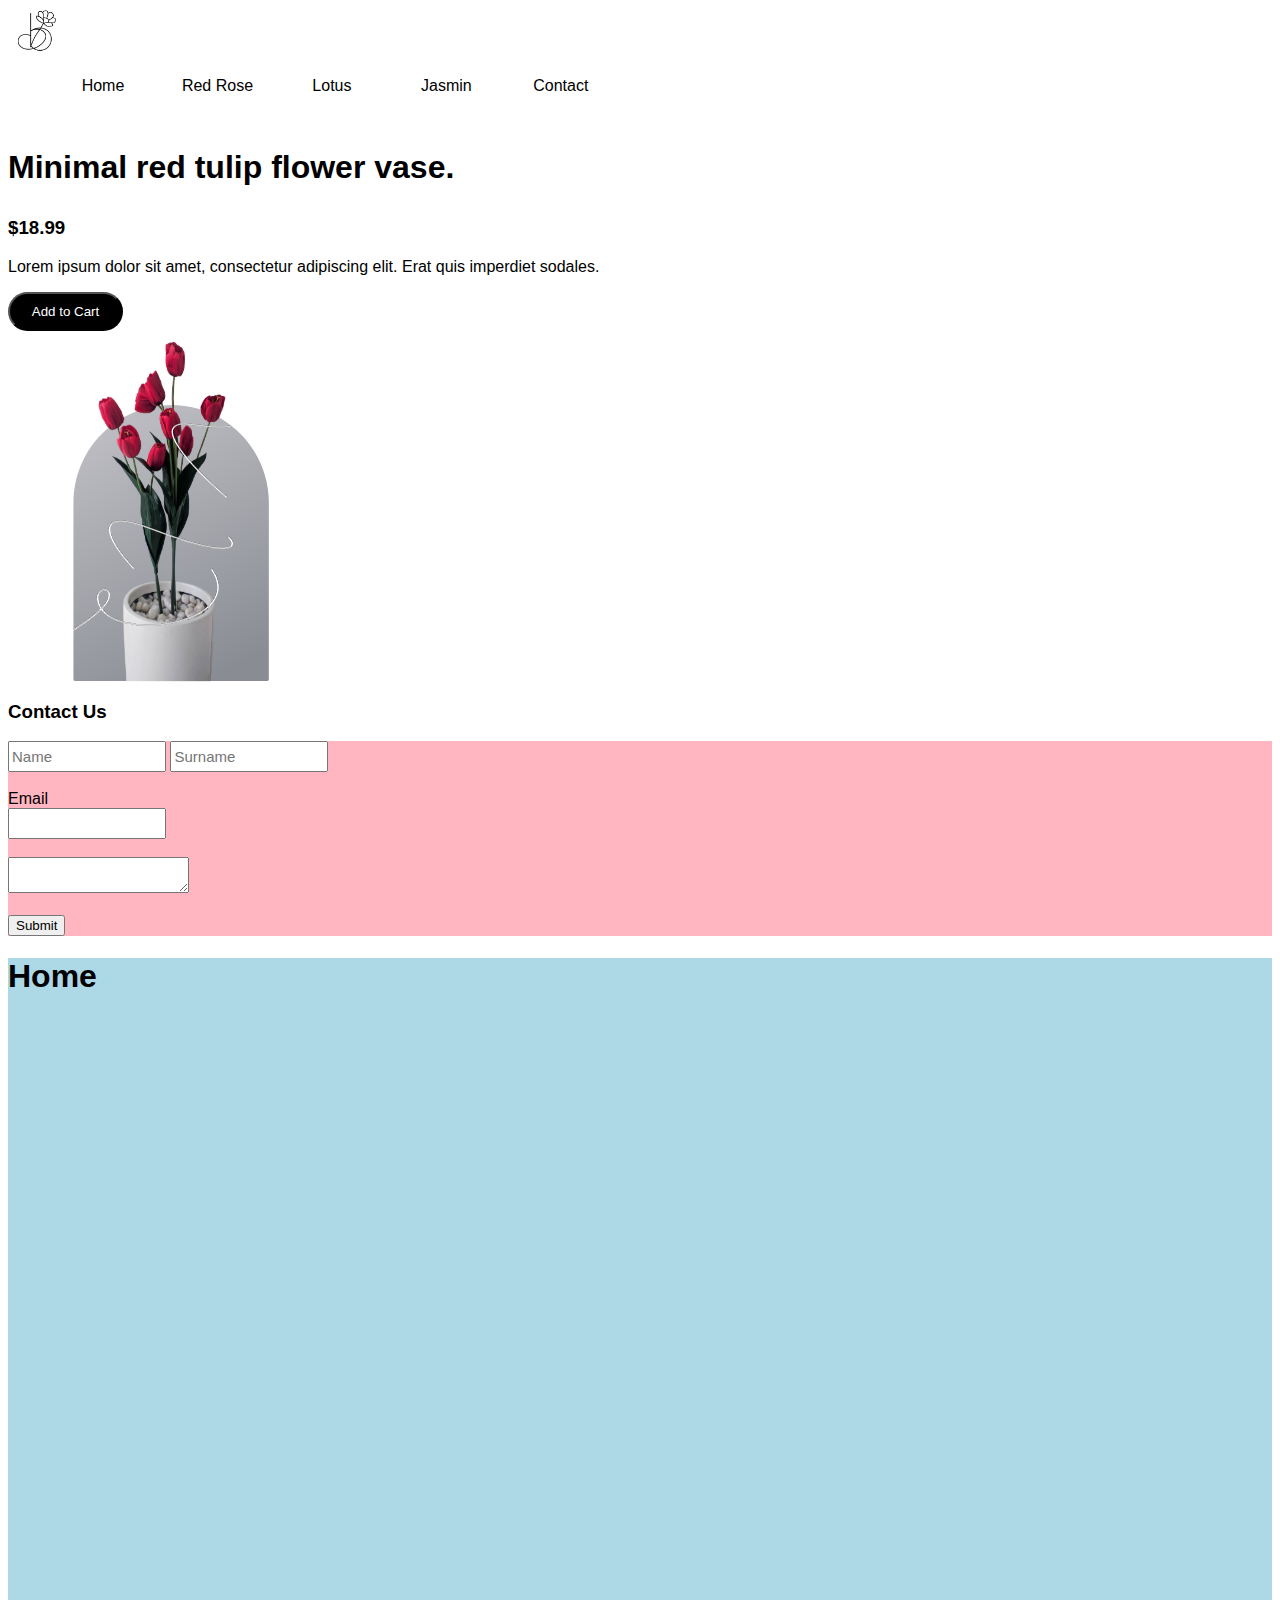
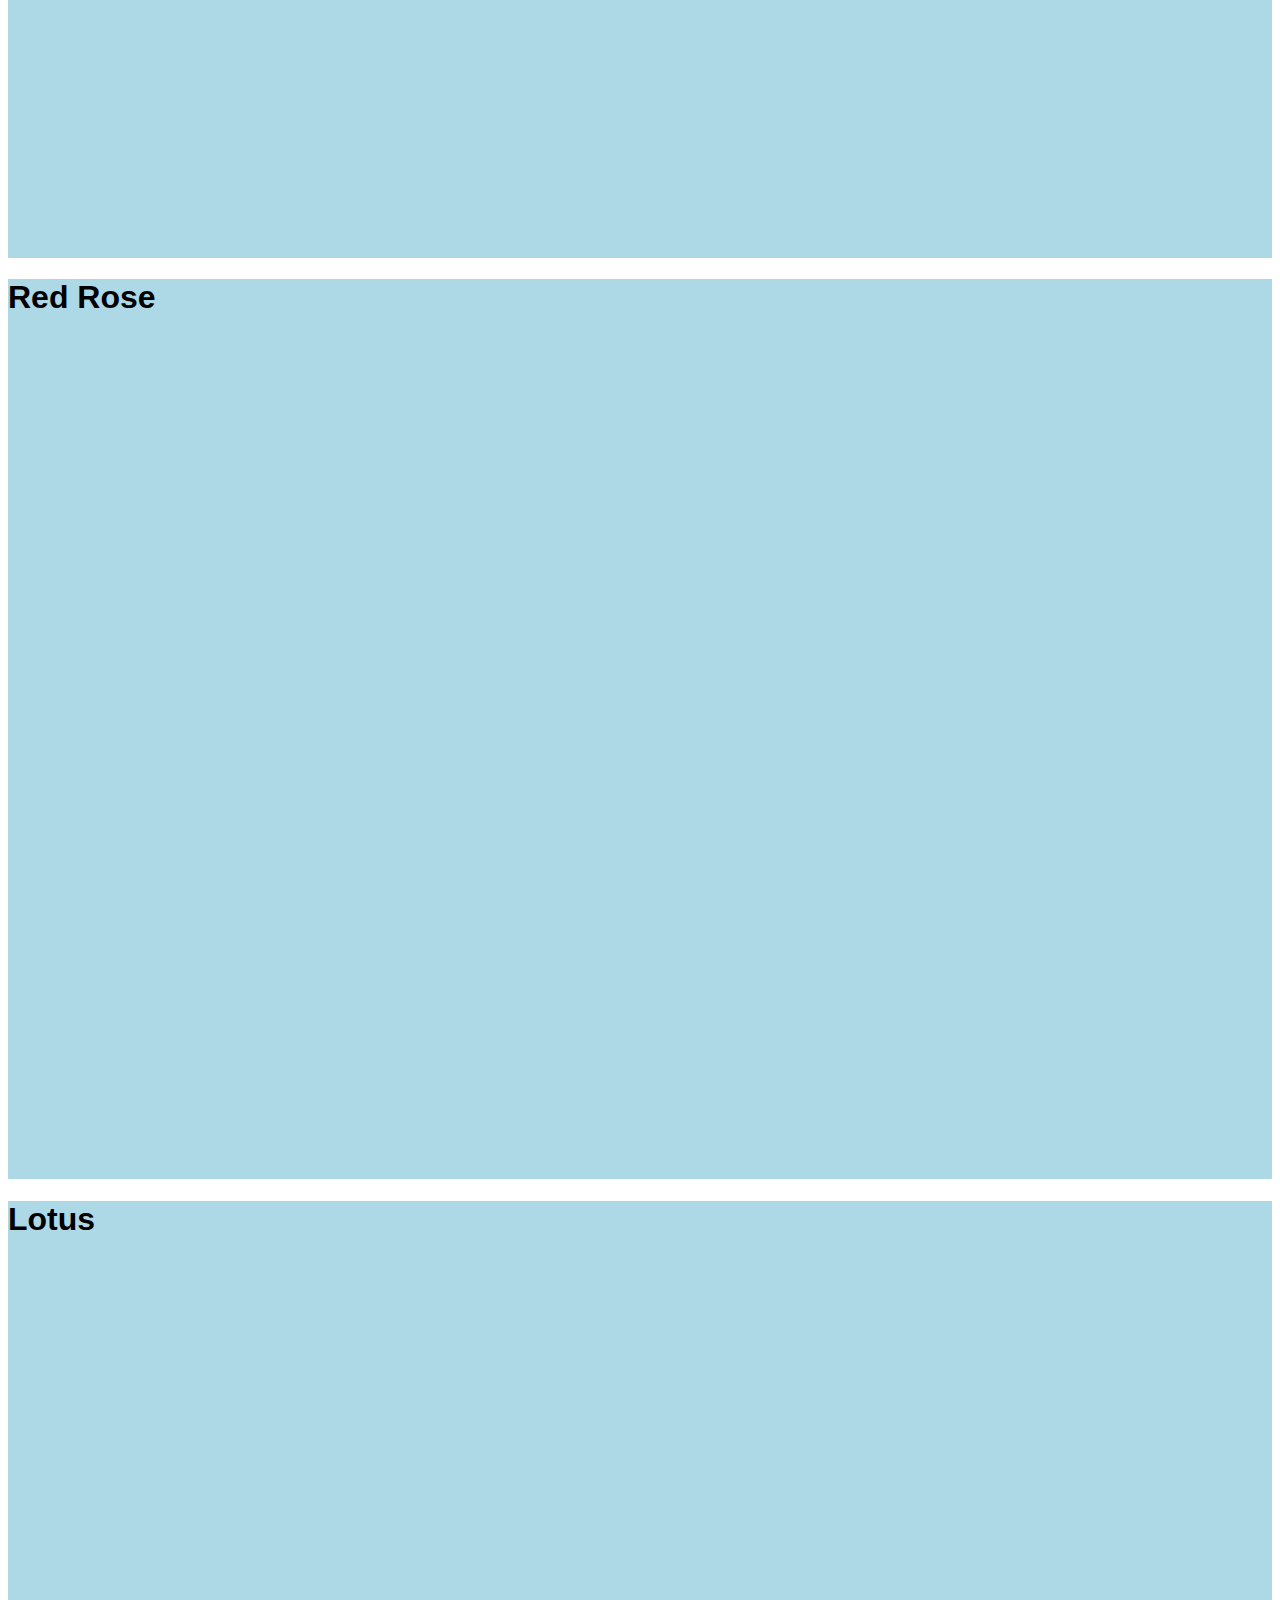
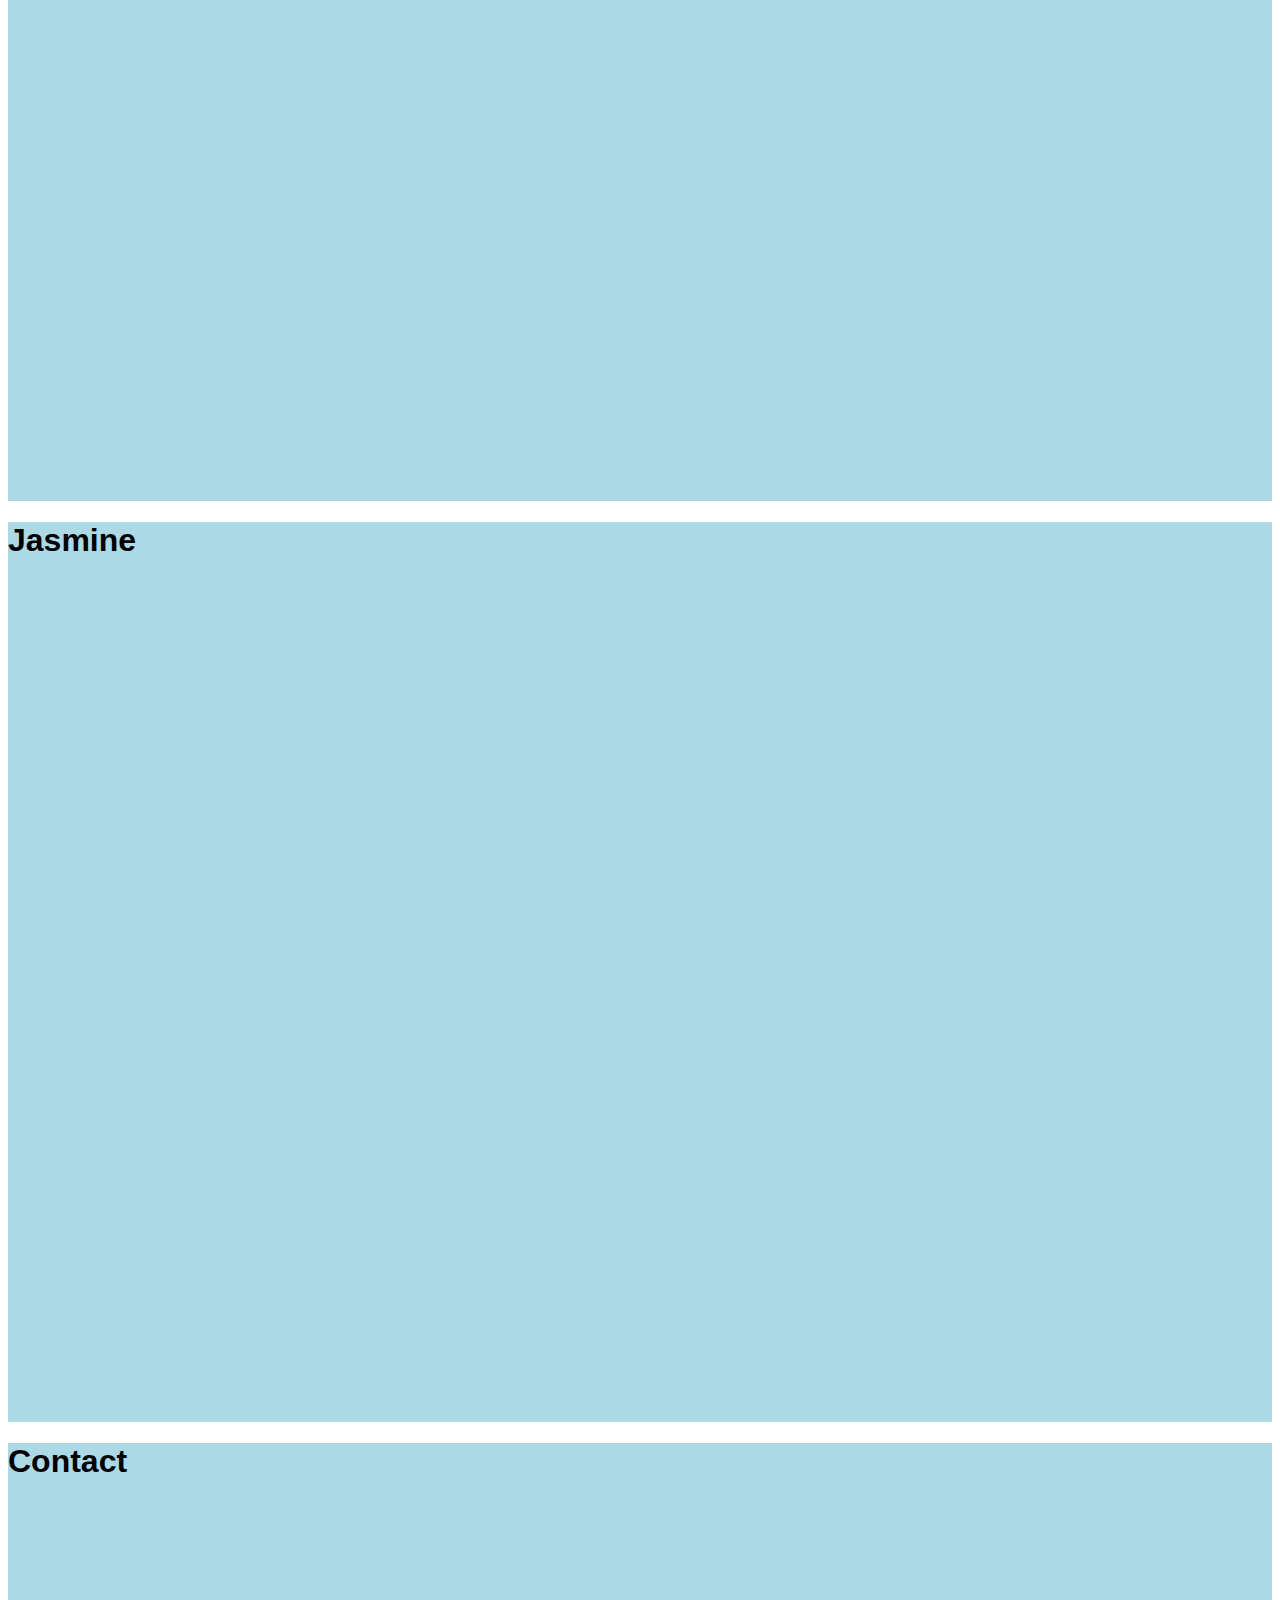
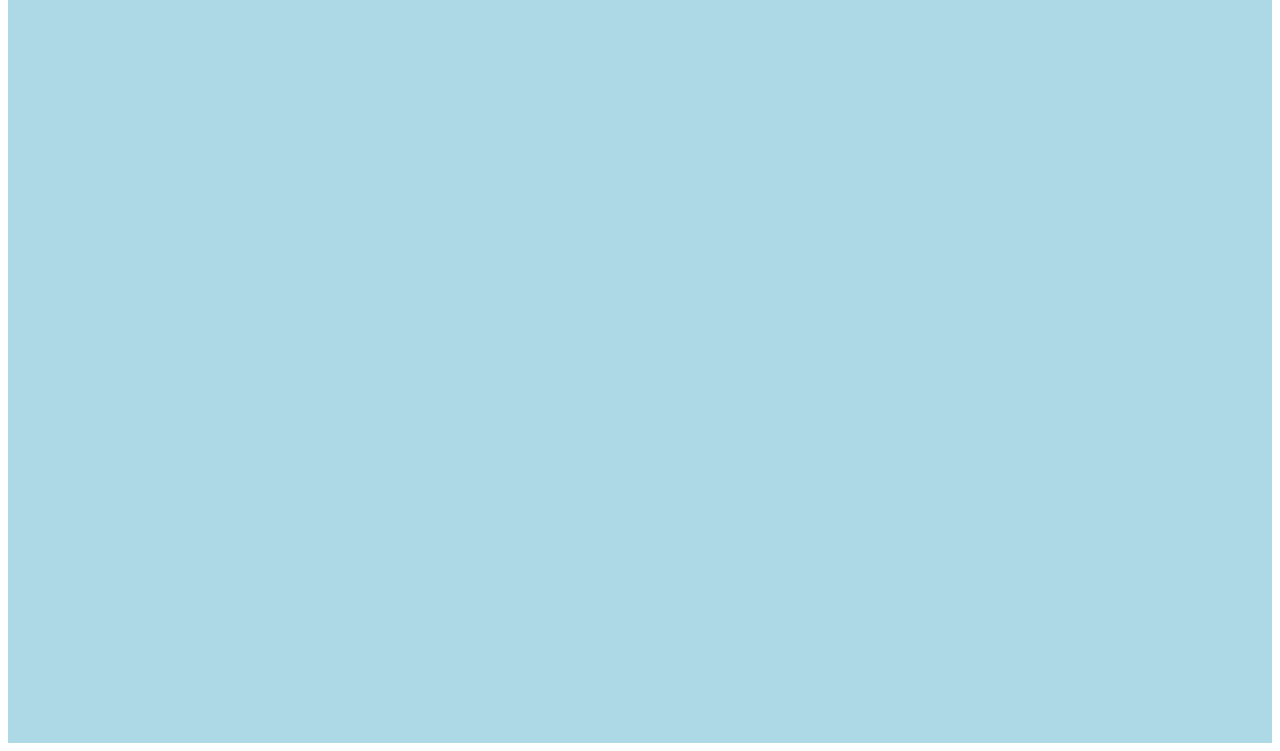
==== index.html @ 5ccb85a6 "cmt" ====
<!DOCTYPE html>
<html lang="en">
<head>
  <meta charset="UTF-8">
  <meta name="viewport" content="width=device-width, initial-scale=1.0">
  <link rel="stylesheet" href="assets/css/index.css">


  <title>Document</title>

  <style>
    section {
      width: 100%;
      height: 100vh;
      background-color: lightblue;
    }

    html {
  scroll-behavior: smooth;
}

.main-menu a {
  text-decoration: none;
  color: black;
}
  </style>

</head>
<body>


  <img src="assets/img/bc-logo.png" alt="Bloom Crafts"
  class="bc-logo">
  


  <!--Header-->
  <header>
    <nav><ul class="main-menu">
      <li><a href="#home">Home</a></li>
      <li><a href="#red-rose">Red Rose</a></li>
      <li><a href="#lotus">Lotus</a></li>
      <li><a href="#jasmine">Jasmin</a></li>
      <li><a href="#contact">Contact</a></li>
    </ul>
  </nav>
  </header>
  <!--End Header-->

  <main>

    
  <h1 class="titulli-kryesore">
    Minimal red tulip flower vase.
  </h1>

  <h3>$18.99</h3>

  <p>
    Lorem ipsum dolor sit amet, consectetur adipiscing elit. Erat quis imperdiet sodales.
  </p>

  <button class="add-to-cart-btn">
    Add to Cart
  </button>


  <img src="assets/img/main-photo.svg" alt="Roses" class="main-img">

  </main>




  <h3>Contact Us</h3>
  <form action="thanks.html" class="contact-form">
    <input type="text" placeholder="Name" class="name-input">
    <input type="text" placeholder="Surname" class="surname-input">

    <br><br>
    <label for="email">Email</label>
    <input type="email" class="email-input">
    <br>

   <textarea name="message"></textarea>
<br><br>
   <input type="submit" >

  </form>


  <section id="home">
    <h1>Home</h1>
  </section>



  <section id="red-rose">
    <h1>Red Rose</h1>
  </section>


  
  <section id="lotus">
    <h1>Lotus</h1>
  </section>

  <section id="jasmine">
    <h1>Jasmine</h1>
  </section>


  <section id="contact">
    <h1>Contact</h1>
  </section>


  
</body>
</html>
---- assets/css/index.css ----
body {
  font-family: Arial, Helvetica, sans-serif;
}
    .bc-logo {
      width: 60px;
      vertical-align: top;
    }

    .titulli-kryesore {
      padding-top: 10px;
      padding-bottom: 10px;
    }

    .main-menu {
      display: inline-block;
    }

    .main-menu li {
      display: inline-block;
      margin-left: 10px;
      margin-right: 10px;
      cursor: pointer;
      height: 30px;
      width: 90px;
      text-align: center;
      align-content: center;

      border-bottom: 0px solid transparent ;
      

      transition: 1s;
    }


    .main-menu li:hover {
      border-bottom: 1px solid black;
    }




    .add-to-cart-btn {
      background-color: black;
      color: white;
      height: 39px;
      width: 115px;
      border-radius: 20px;
      cursor: pointer;
    }


    .main-img {
      width: 300px;
      display: block;
    }

    .email-input {
      display: block;
    }

    .contact-form {
      background-color: lightpink;
    }

    .name-input, .surname-input, .email-input {
      width: 150px;
      height: 25px;
      font-size: 15px;
    }
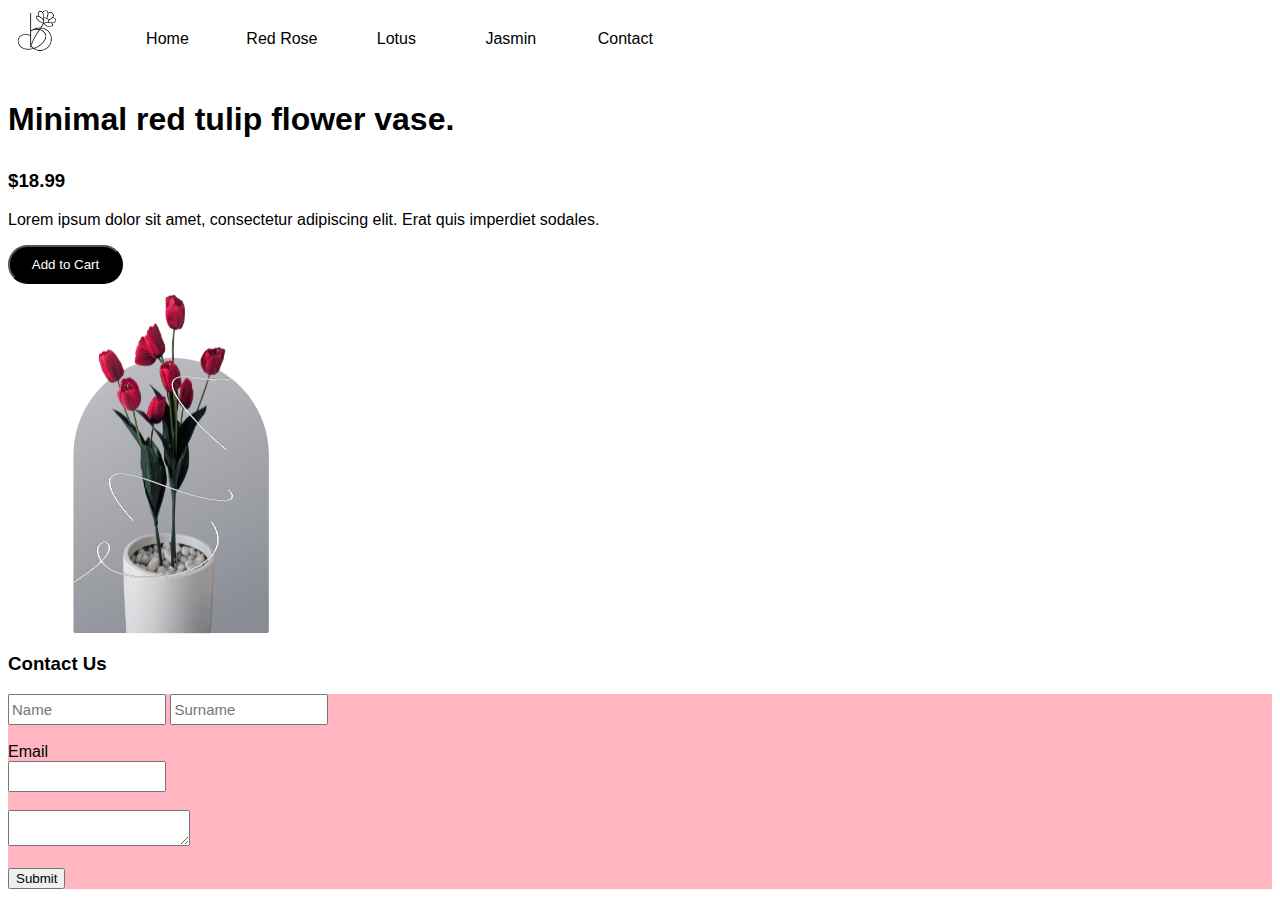
==== commit 190840df: "reverse" ====
--- a/index.html
+++ b/index.html
@@ -3,51 +3,95 @@
 <head>
   <meta charset="UTF-8">
   <meta name="viewport" content="width=device-width, initial-scale=1.0">
-  <link rel="stylesheet" href="assets/css/index.css">
-
 
   <title>Document</title>
 
   <style>
-    section {
-      width: 100%;
-      height: 100vh;
-      background-color: lightblue;
+    body {
+      font-family: Arial, Helvetica, sans-serif;
+    }
+    .bc-logo {
+      width: 60px;
+      vertical-align: top;
     }
 
-    html {
-  scroll-behavior: smooth;
-}
+    .titulli-kryesore {
+      padding-top: 10px;
+      padding-bottom: 10px;
+    }
 
-.main-menu a {
-  text-decoration: none;
-  color: black;
-}
+    .main-menu {
+      display: inline-block;
+    }
+
+    .main-menu li {
+      display: inline-block;
+      margin-left: 10px;
+      margin-right: 10px;
+      cursor: pointer;
+      height: 30px;
+      width: 90px;
+      text-align: center;
+      align-content: center;
+
+      border-bottom: 0px solid transparent ;
+      
+
+      transition: 1s;
+    }
+
+
+    .main-menu li:hover {
+      border-bottom: 1px solid black;
+    }
+
+
+    .add-to-cart-btn {
+      background-color: black;
+      color: white;
+      height: 39px;
+      width: 115px;
+      border-radius: 20px;
+      cursor: pointer;
+    }
+
+
+    .main-img {
+      width: 300px;
+      display: block;
+    }
+
+    .email-input {
+      display: block;
+    }
+
+    .contact-form {
+      background-color: lightpink;
+    }
+
+    .name-input, .surname-input, .email-input {
+      width: 150px;
+      height: 25px;
+      font-size: 15px;
+    }
   </style>
+
 
 </head>
 <body>
 
 
-  <img src="assets/img/bc-logo.png" alt="Bloom Crafts"
+  <img src="bc-logo.png" alt="Bloom Crafts"
   class="bc-logo">
-  
 
+    <ul class="main-menu">
+      <li>Home</li>
+      <li>Red Rose</li>
+      <li>Lotus</li>
+      <li>Jasmin</li>
+      <li>Contact</li>
+    </ul>
 
-  <!--Header-->
-  <header>
-    <nav><ul class="main-menu">
-      <li><a href="#home">Home</a></li>
-      <li><a href="#red-rose">Red Rose</a></li>
-      <li><a href="#lotus">Lotus</a></li>
-      <li><a href="#jasmine">Jasmin</a></li>
-      <li><a href="#contact">Contact</a></li>
-    </ul>
-  </nav>
-  </header>
-  <!--End Header-->
-
-  <main>
 
     
   <h1 class="titulli-kryesore">
@@ -65,9 +109,9 @@
   </button>
 
 
-  <img src="assets/img/main-photo.svg" alt="Roses" class="main-img">
+  <img src="main-photo.svg" alt="Roses" class="main-img">
 
-  </main>
+
 
 
 
@@ -88,33 +132,6 @@
 
   </form>
 
-
-  <section id="home">
-    <h1>Home</h1>
-  </section>
-
-
-
-  <section id="red-rose">
-    <h1>Red Rose</h1>
-  </section>
-
-
-  
-  <section id="lotus">
-    <h1>Lotus</h1>
-  </section>
-
-  <section id="jasmine">
-    <h1>Jasmine</h1>
-  </section>
-
-
-  <section id="contact">
-    <h1>Contact</h1>
-  </section>
-
-
   
 </body>
 </html>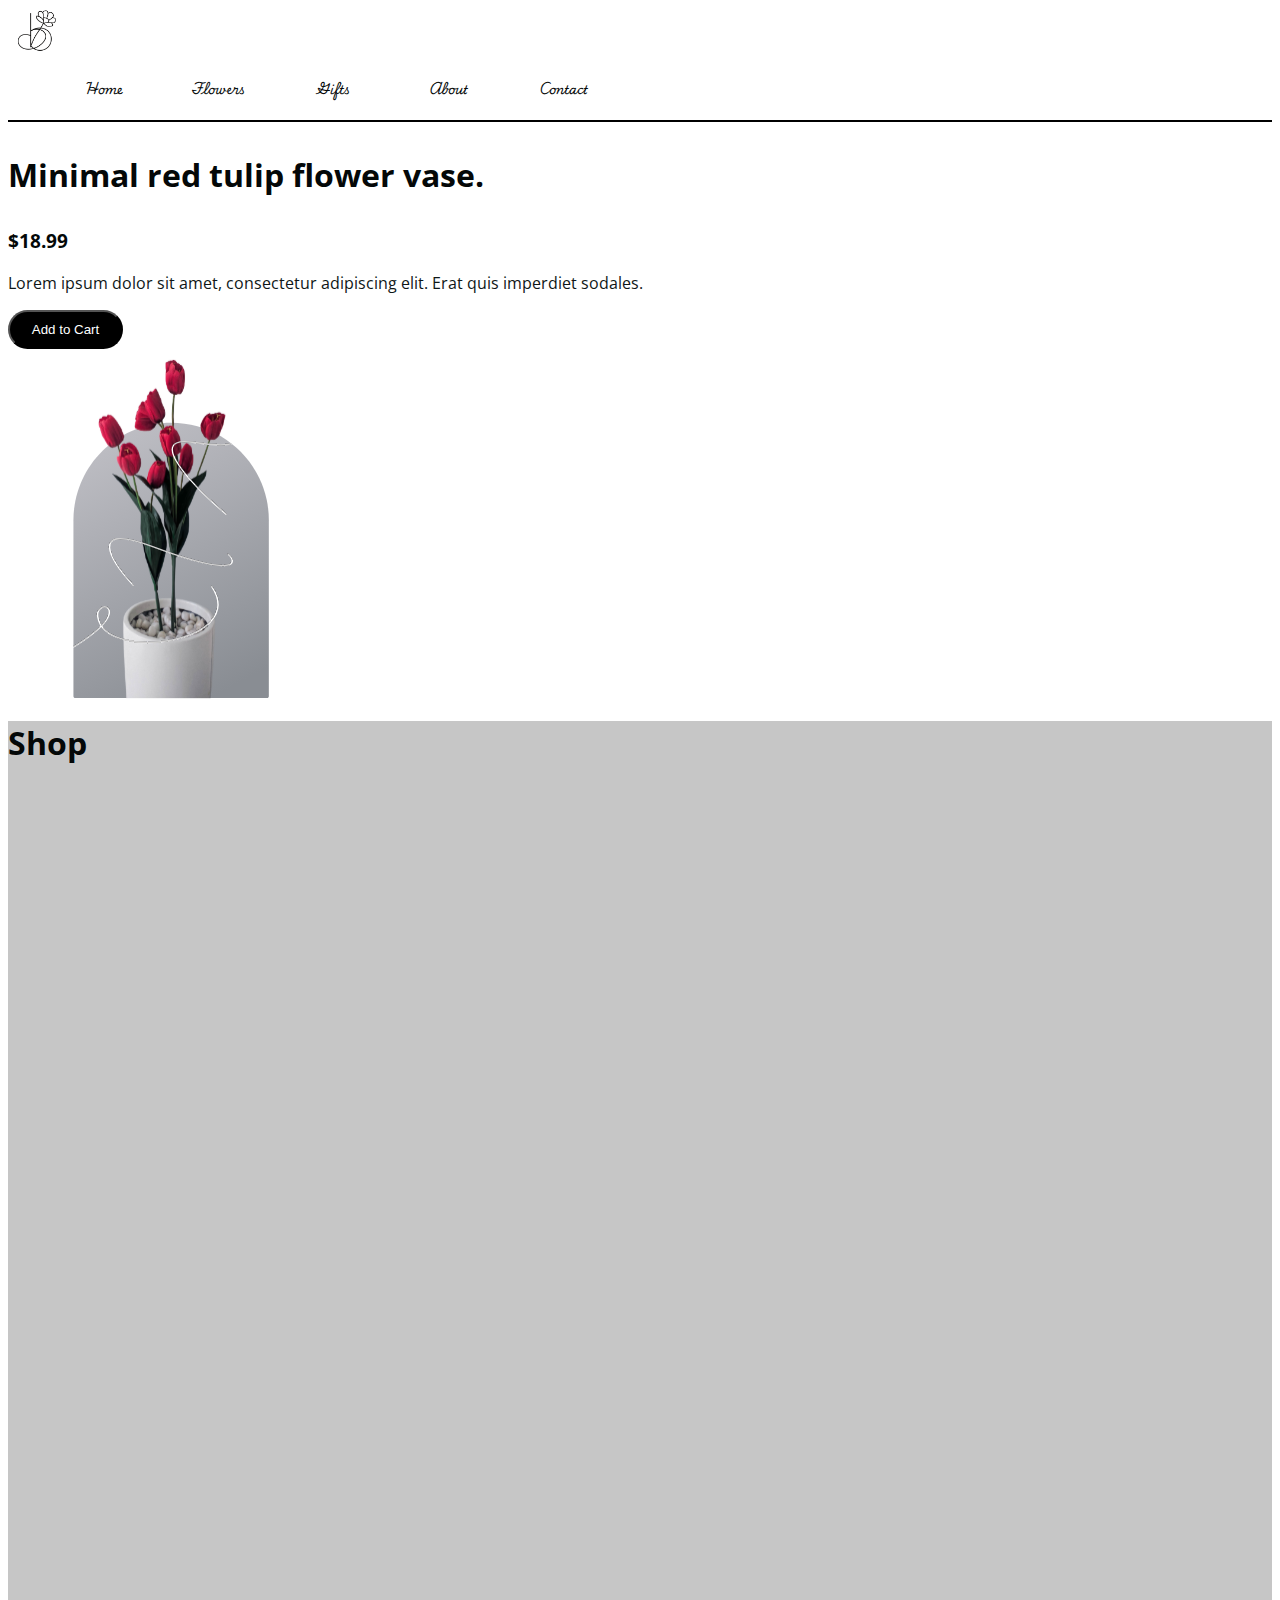
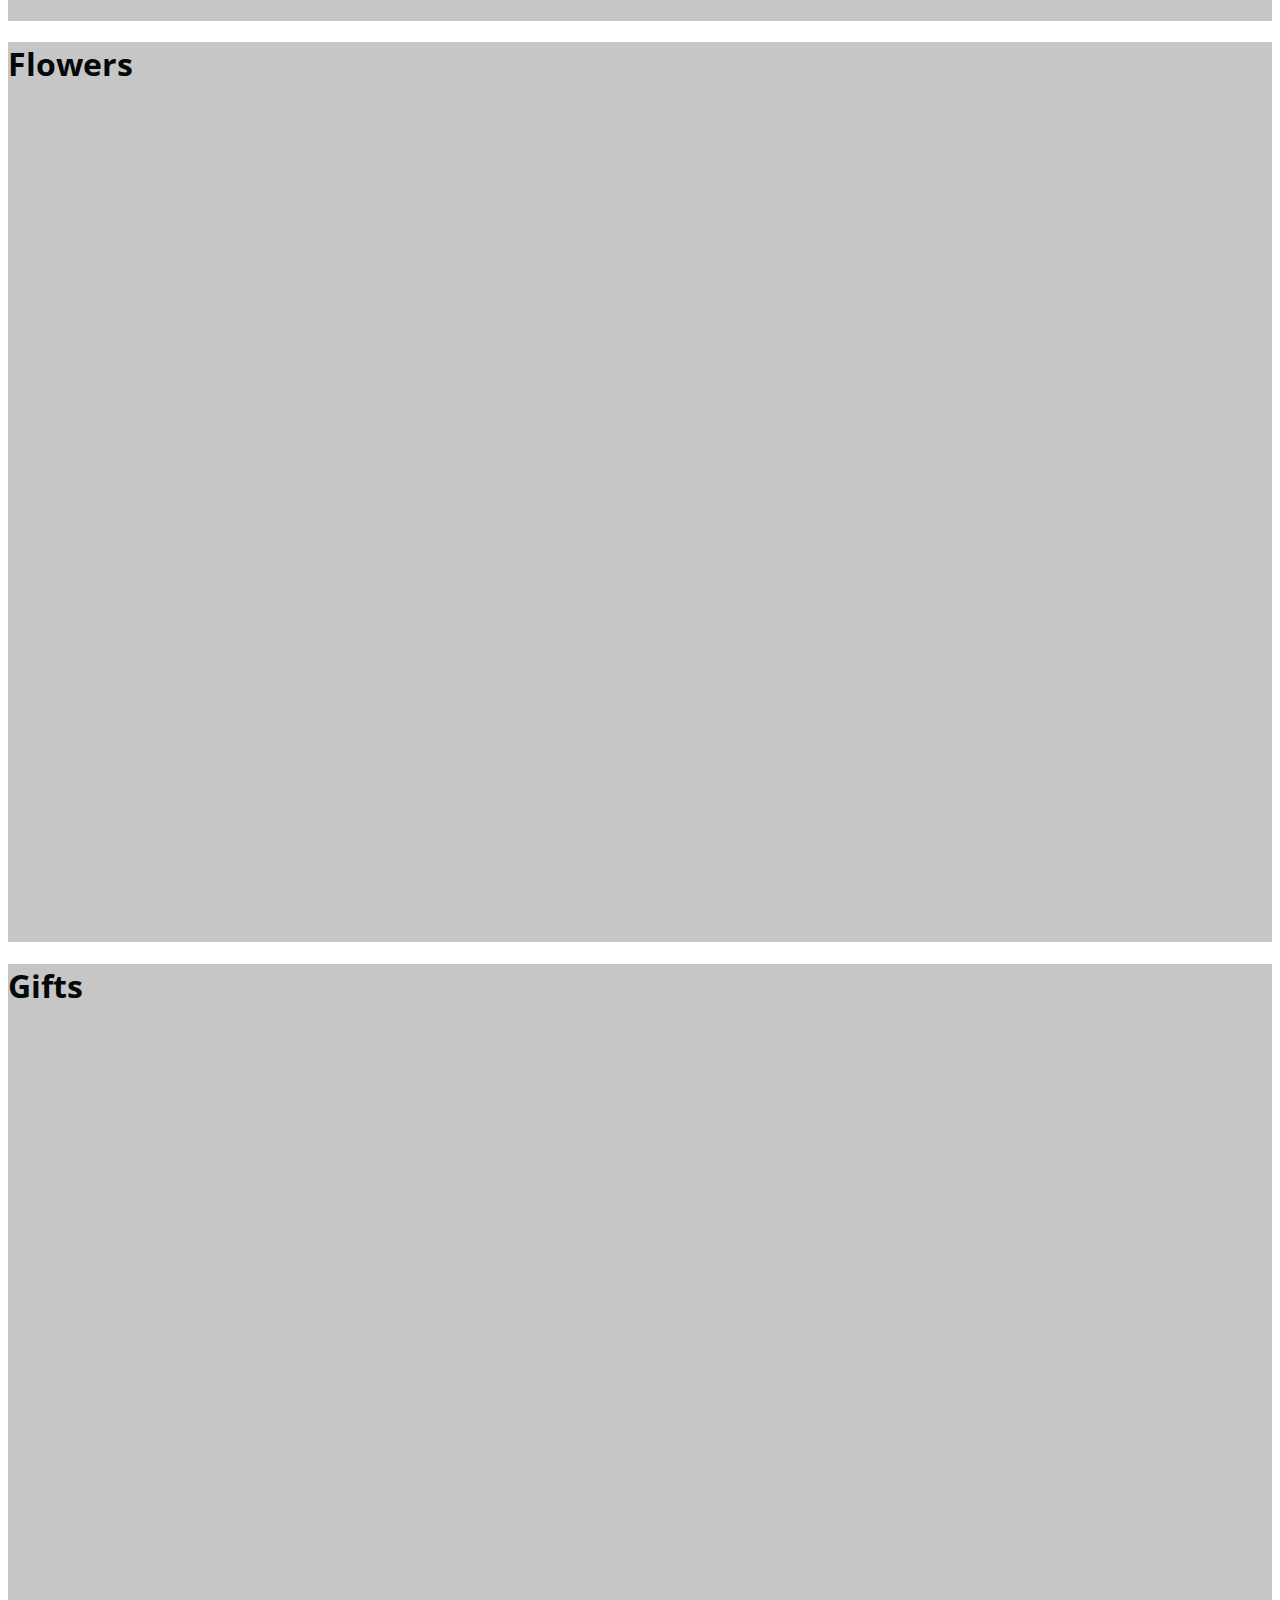
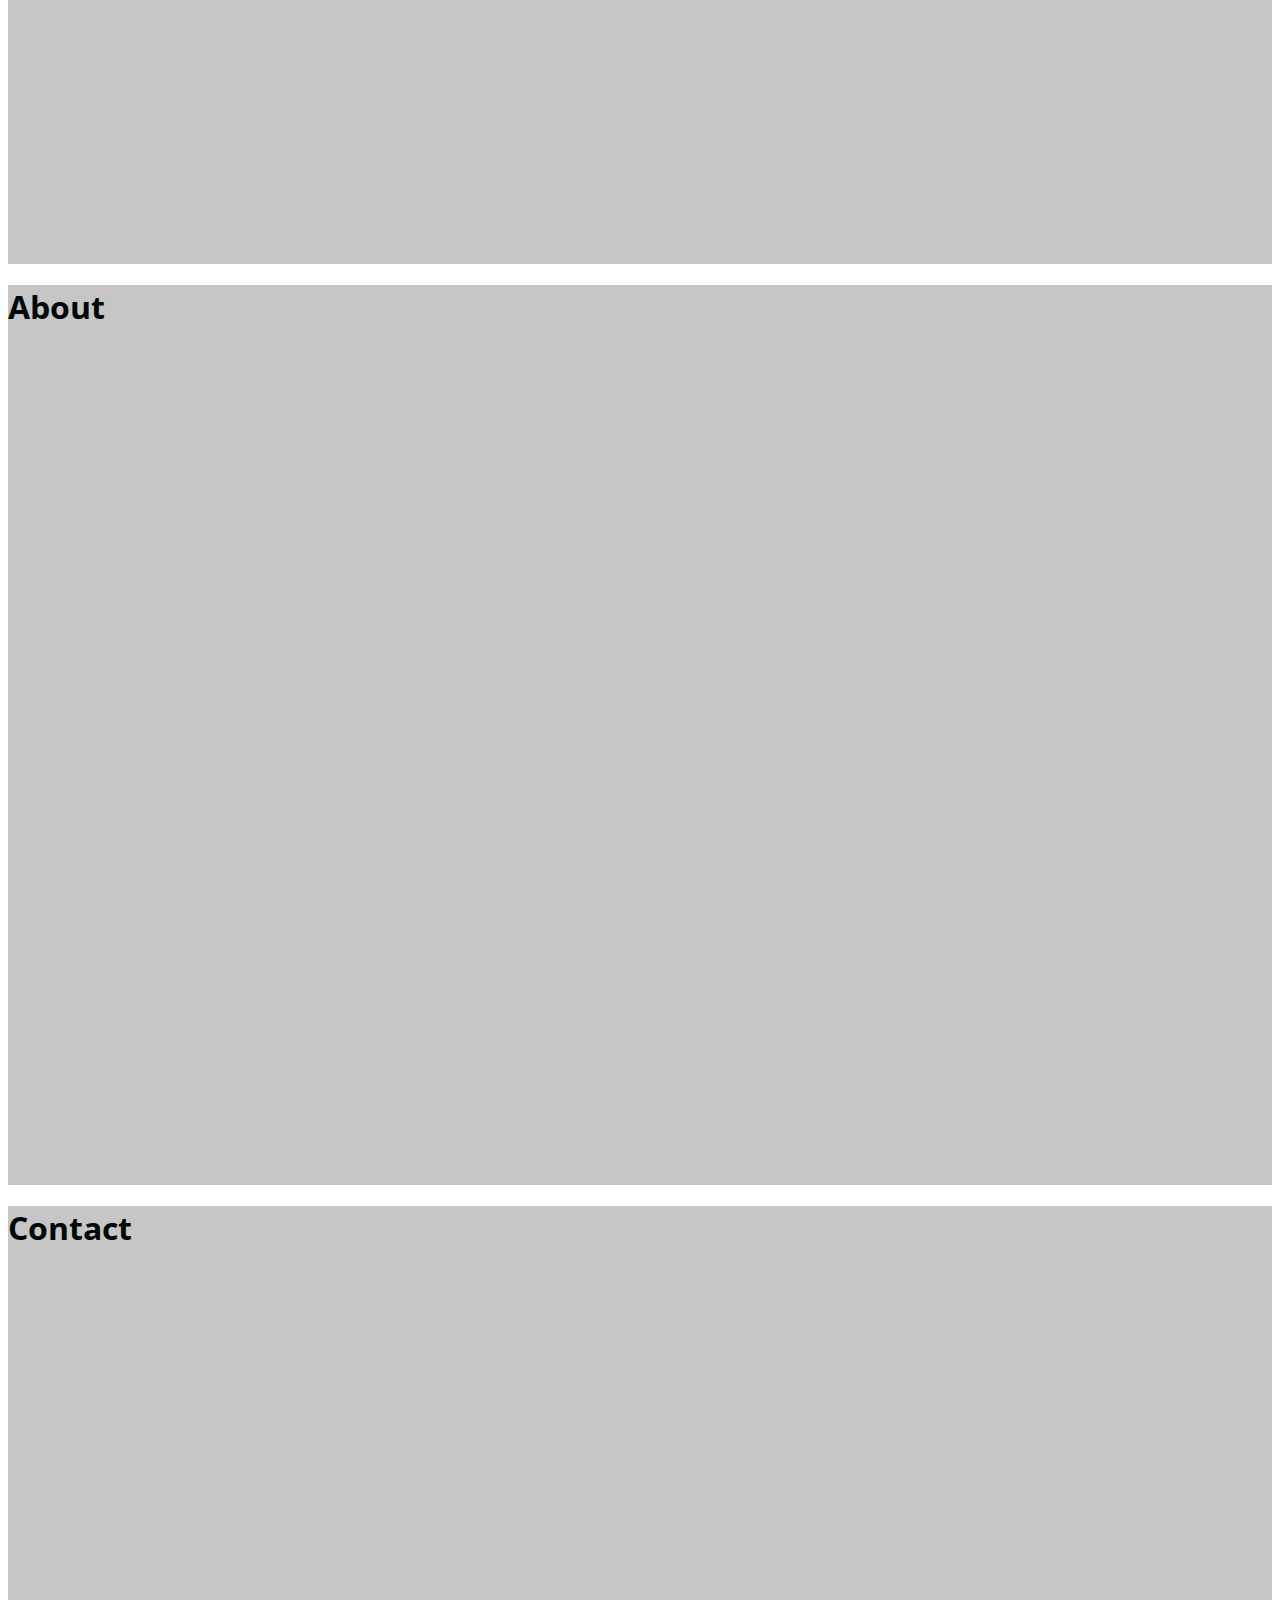
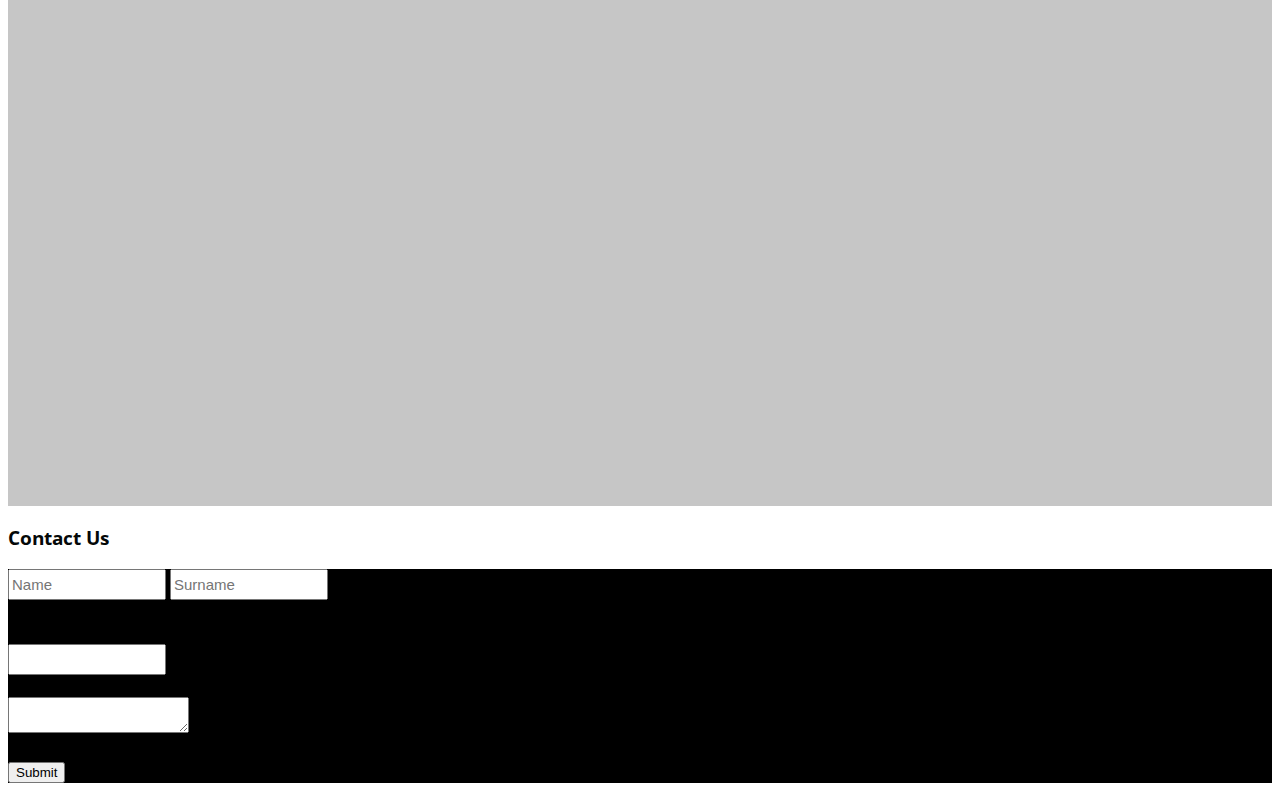
==== commit 50f9aa91: "commit" ====
--- a/index.html
+++ b/index.html
@@ -1,119 +1,78 @@
 <!DOCTYPE html>
 <html lang="en">
 <head>
-  <meta charset="UTF-8">
-  <meta name="viewport" content="width=device-width, initial-scale=1.0">
-
-  <title>Document</title>
-
-  <style>
-    body {
-      font-family: Arial, Helvetica, sans-serif;
-    }
-    .bc-logo {
-      width: 60px;
-      vertical-align: top;
-    }
-
-    .titulli-kryesore {
-      padding-top: 10px;
-      padding-bottom: 10px;
-    }
-
-    .main-menu {
-      display: inline-block;
-    }
-
-    .main-menu li {
-      display: inline-block;
-      margin-left: 10px;
-      margin-right: 10px;
-      cursor: pointer;
-      height: 30px;
-      width: 90px;
-      text-align: center;
-      align-content: center;
-
-      border-bottom: 0px solid transparent ;
-      
-
-      transition: 1s;
-    }
+ <meta charset="UTF-8">
+ <meta name="viewport" content="width=device-width, initial-scale=1.0">
+ <link rel="stylesheet" href="assets/css/index.css">
+ <link rel="preconnect" href="https://fonts.googleapis.com">
+ <link rel="preconnect" href="https://fonts.googleapis.com">
+<link rel="preconnect" href="https://fonts.gstatic.com" crossorigin>
+<link href="https://fonts.googleapis.com/css2?family=Open+Sans:ital,wght@0,300..800;1,300..800&family=Playwrite+US+Trad:wght@100..400&display=swap" rel="stylesheet">
+ <title>Document</title>
 
 
-    .main-menu li:hover {
-      border-bottom: 1px solid black;
-    }
-
-
-    .add-to-cart-btn {
-      background-color: black;
-      color: white;
-      height: 39px;
-      width: 115px;
-      border-radius: 20px;
-      cursor: pointer;
-    }
-
-
-    .main-img {
-      width: 300px;
-      display: block;
-    }
-
-    .email-input {
-      display: block;
-    }
-
-    .contact-form {
-      background-color: lightpink;
-    }
-
-    .name-input, .surname-input, .email-input {
-      width: 150px;
-      height: 25px;
-      font-size: 15px;
-    }
-  </style>
-
-
+ 
 </head>
 <body>
 
 
-  <img src="bc-logo.png" alt="Bloom Crafts"
-  class="bc-logo">
-
-    <ul class="main-menu">
-      <li>Home</li>
-      <li>Red Rose</li>
-      <li>Lotus</li>
-      <li>Jasmin</li>
-      <li>Contact</li>
-    </ul>
-
-
-    
-  <h1 class="titulli-kryesore">
-    Minimal red tulip flower vase.
-  </h1>
-
-  <h3>$18.99</h3>
-
-  <p>
-    Lorem ipsum dolor sit amet, consectetur adipiscing elit. Erat quis imperdiet sodales.
-  </p>
-
-  <button class="add-to-cart-btn">
-    Add to Cart
-  </button>
-
-
-  <img src="main-photo.svg" alt="Roses" class="main-img">
+  <header class="header">
+    <img src="assets/img/bc-logo.png" alt="Bloom Crafts"
+    class="bc-logo">
+    <nav>
+      <ul class="main-menu">
+        <li><a href="#home">Home</a></li>
+        <li><a href="#flowers">Flowers</a></li>
+        <li><a href="#gifts">Gifts</a></li>
+        <li><a href="#about">About</a></li>
+        <li><a href="#contact">Contact</a></li>
+      </ul>
+    </nav>
+  </header>
 
 
 
+  <section id="Home">
+    <h1 class="titulli-kryesore">
+      Minimal red tulip flower vase.
+    </h1>
+  
+    <h3>$18.99</h3>
+  
+    <p>
+      Lorem ipsum dolor sit amet, consectetur adipiscing elit. Erat quis imperdiet sodales.
+    </p>
+  
+    <button class="add-to-cart-btn">
+      Add to Cart
+    </button>
+  
+    <img src="assets/img/main-photo.svg" alt="Roses" class="main-img">
+  </section>
 
+
+  <section id="shop" class="home-section">
+    <h1>Shop</h1>
+  </section>
+    
+
+  <section id="flowers" class="home-section">
+    <h1>Flowers</h1>
+  </section>
+
+  
+  <section id="gifts" class="home-section">
+    <h1>Gifts</h1>
+  </section>
+  
+  <section id="about" class="home-section">
+    <h1>About</h1>
+  </section>
+
+
+  <section id="contact" class="home-section">
+    <h1>Contact</h1>
+  </section>
 
 
   <h3>Contact Us</h3>
--- a/assets/css/index.css
+++ b/assets/css/index.css
@@ -0,0 +1,135 @@
+/*--------------------------General Styling----------------------------*/
+:root {
+  --color-1: rgb(255,212,202);
+  --color-2: rgb(4, 8, 8);
+  --color-3: rgb(15, 23, 23);
+  --color-4: rgb(55, 55, 55);
+  --color-5: rgb(249, 249, 249);
+  --color-6: rgb(232, 232, 232);
+  --color-7: rgb(209, 209, 209);
+  --color-8: rgb(198, 198, 198);
+
+  --nav-font: 'Playwrite US Trad';
+  --base-font: 'Open Sans';
+}
+
+html {
+  scroll-behavior: smooth;
+}
+h1,
+h2,
+h3,
+h4,
+h5,
+h6 {
+  color: var(--color-2);
+}
+
+p {
+  color: var(--color-3);
+}
+
+body {
+  font-family: var(--base-font);
+}
+
+.home-section {
+  width: 100%;
+  height: 100vh;
+  background-color: var(--color-8);
+}
+
+/*----------------------End General Styling--------------------*/
+
+
+
+
+
+
+/*------------------------Header Styling------------------*/
+
+.header {
+  font-family: var(--nav-font);
+  border-bottom: 2px solid black;
+}
+
+.bc-logo {
+  width: 60px;
+  vertical-align: top;
+  display: inline-block;
+}
+
+
+.main-menu {
+  display: inline-block;
+  color: var(--color-2);
+}
+
+.main-menu a {
+  text-decoration: none;
+  color: var(--color-2);
+}
+
+
+.main-menu li {
+  display: inline-block;
+  margin-left: 10px;
+  margin-right: 10px;
+  cursor: pointer;
+  height: 30px;
+  width: 90px;
+  text-align: center;
+  align-content: center;
+  font-size: 12px;
+
+  border-bottom: 0px solid transparent ;
+  
+
+  transition: 1s;
+}
+
+
+.main-menu li:hover {
+  border-bottom: 1px solid black;
+}
+/*----------------------------End Header Styling---------------------------------*/
+
+
+
+
+
+.titulli-kryesore {
+  padding-top: 10px;
+  padding-bottom: 10px;
+}
+
+
+
+.add-to-cart-btn {
+  background-color: black;
+  color: white;
+  height: 39px;
+  width: 115px;
+  border-radius: 20px;
+  cursor: pointer;
+}
+
+
+.main-img {
+  width: 300px;
+  display: block;
+}
+
+.email-input {
+  display: block;
+}
+
+.contact-form {
+  background-color: rgb(0, 0, 0);
+}
+
+.name-input, .surname-input, .email-input {
+  width: 150px;
+  height: 25px;
+  font-size: 15px;
+}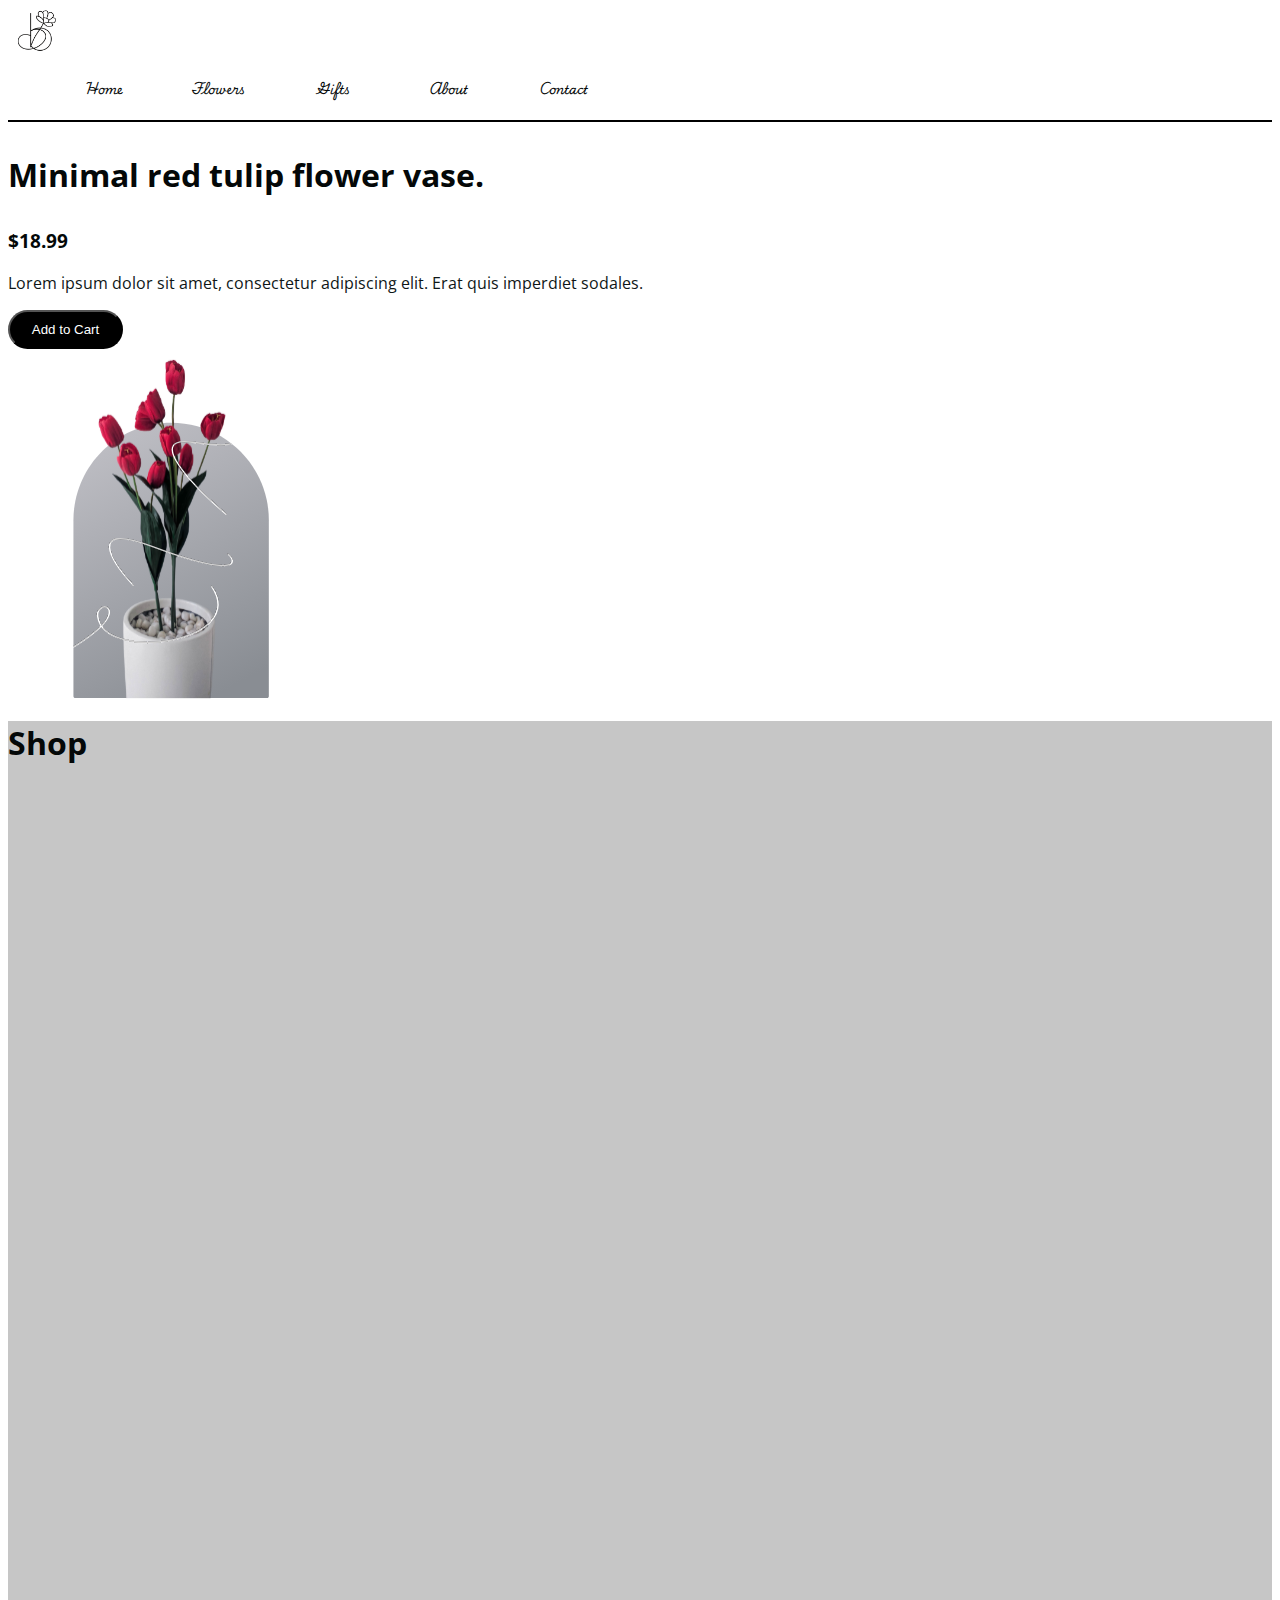
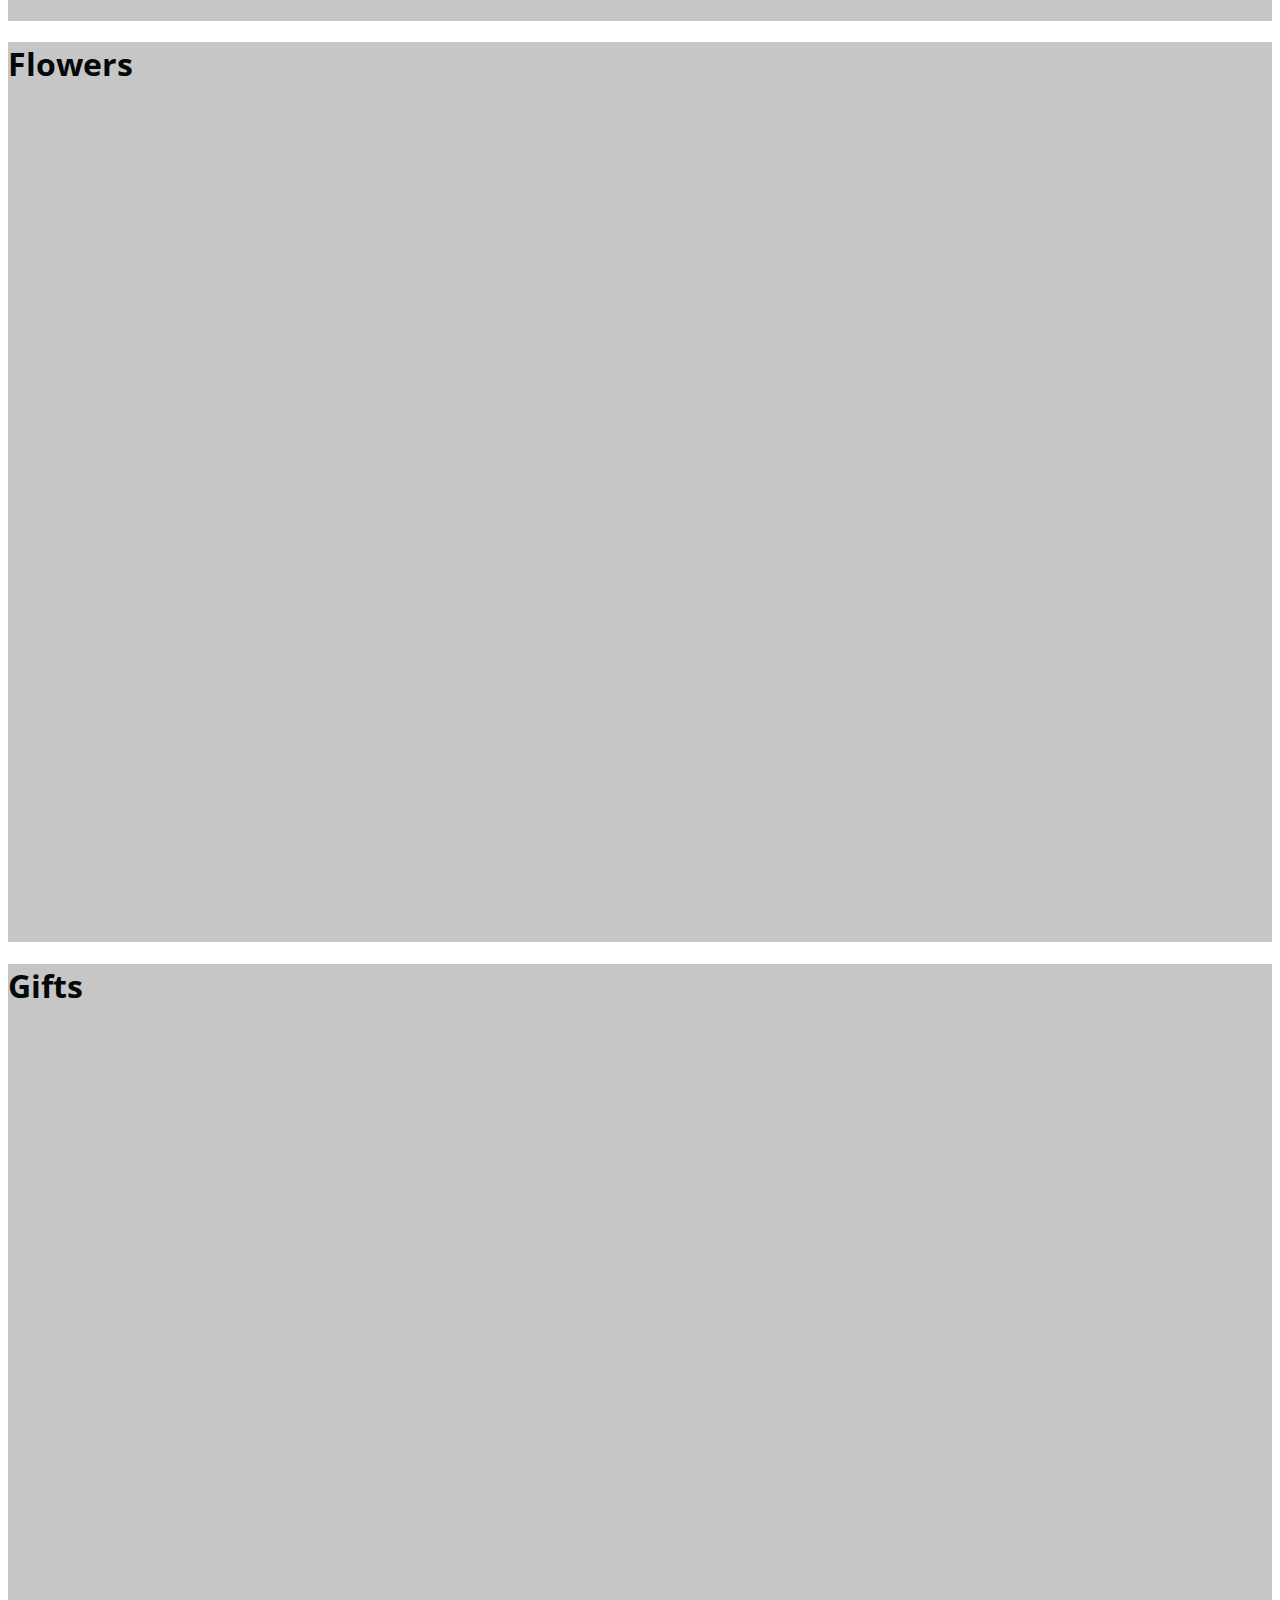
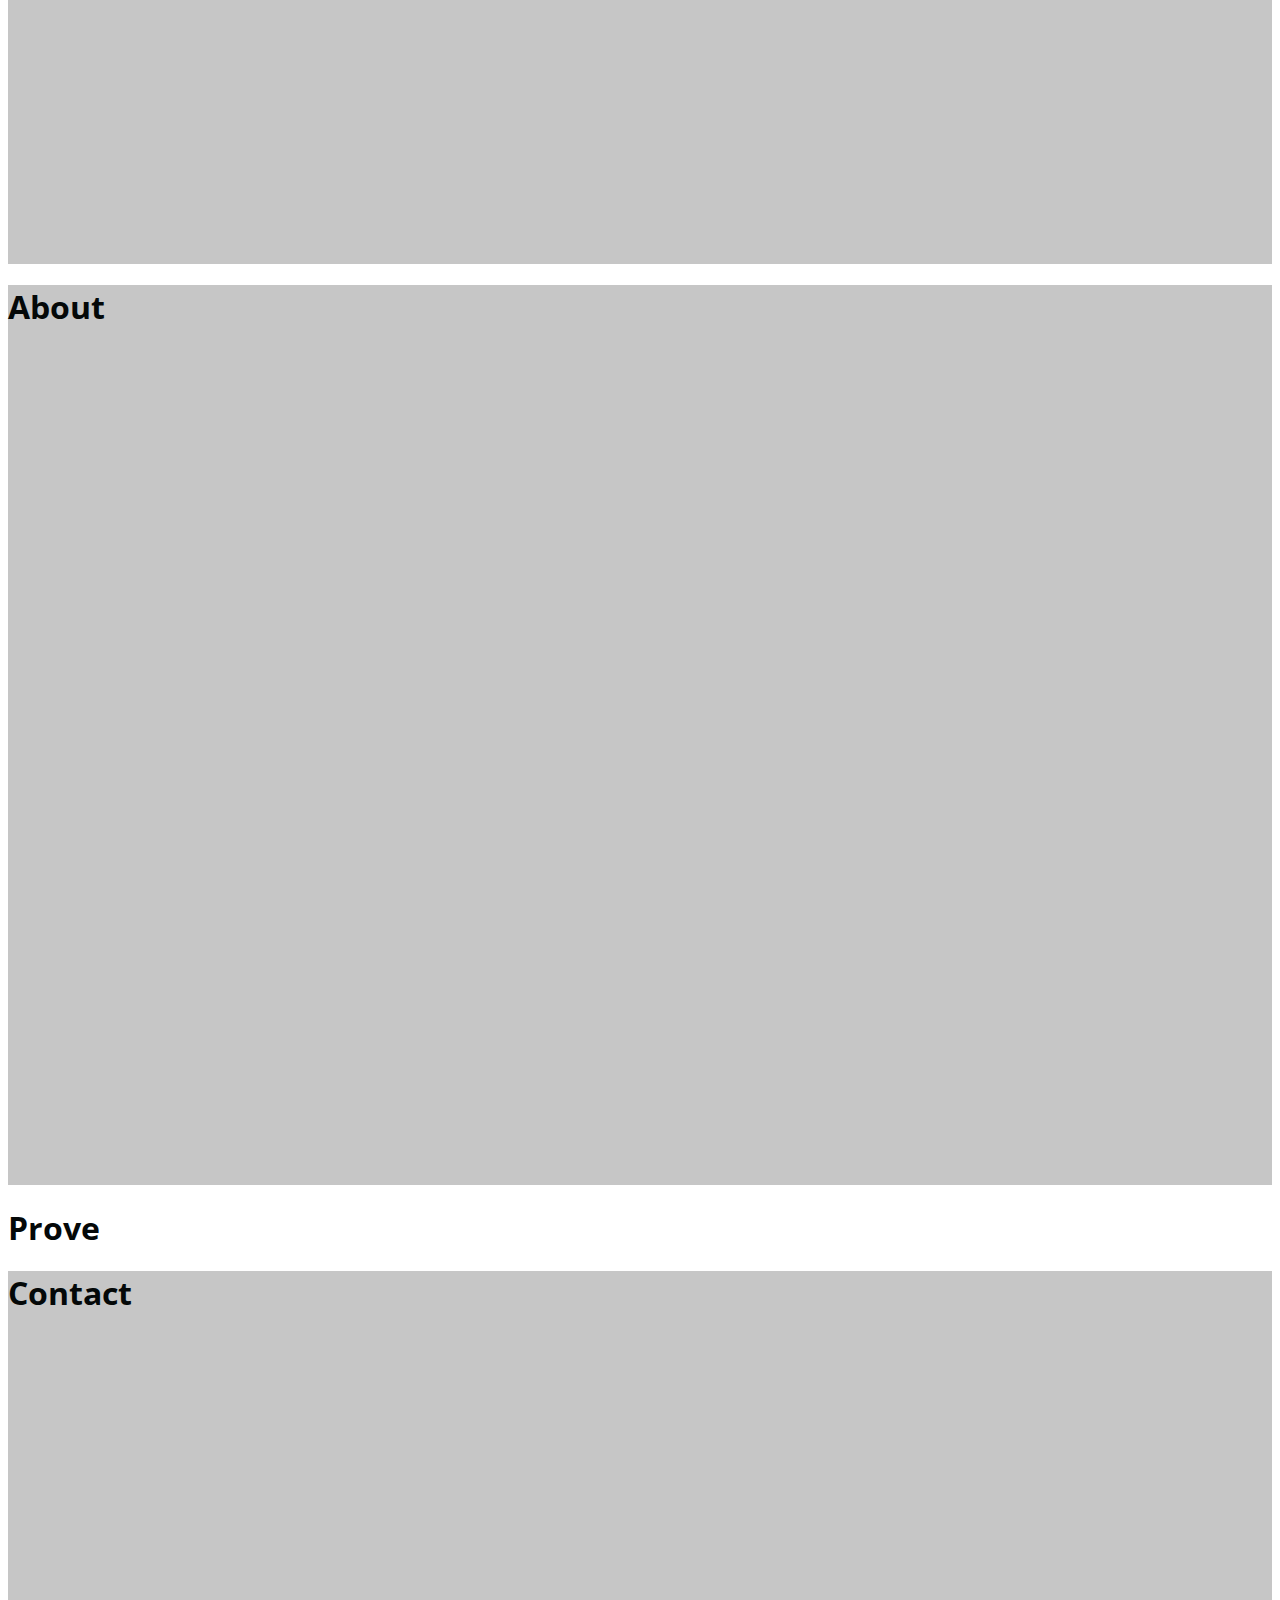
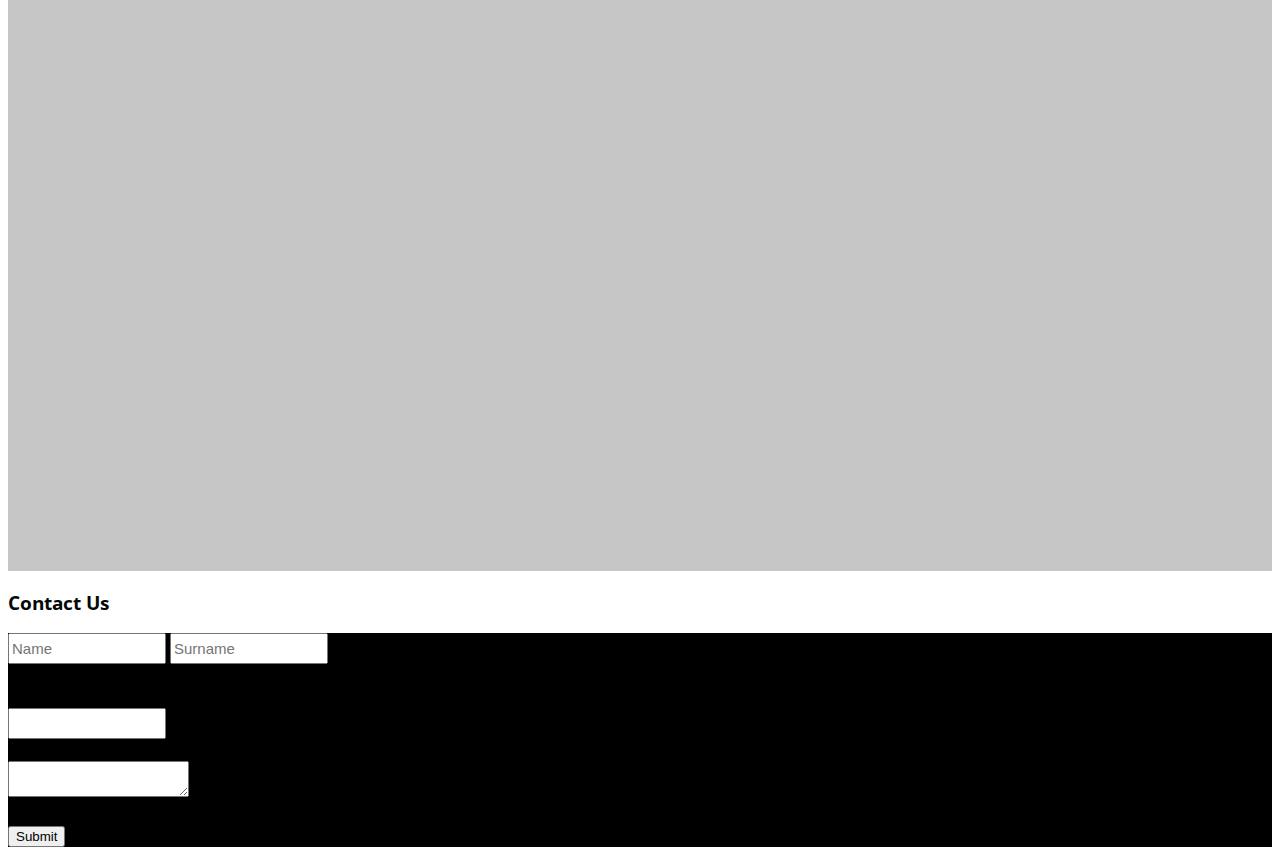
==== commit 3f1af7eb: "prova" ====
--- a/index.html
+++ b/index.html
@@ -69,6 +69,8 @@
     <h1>About</h1>
   </section>
 
+  <h1>Prove</h1>
+
 
   <section id="contact" class="home-section">
     <h1>Contact</h1>
--- a/assets/css/index.css
+++ b/assets/css/index.css
@@ -16,6 +16,9 @@
 html {
   scroll-behavior: smooth;
 }
+
+
+
 h1,
 h2,
 h3,
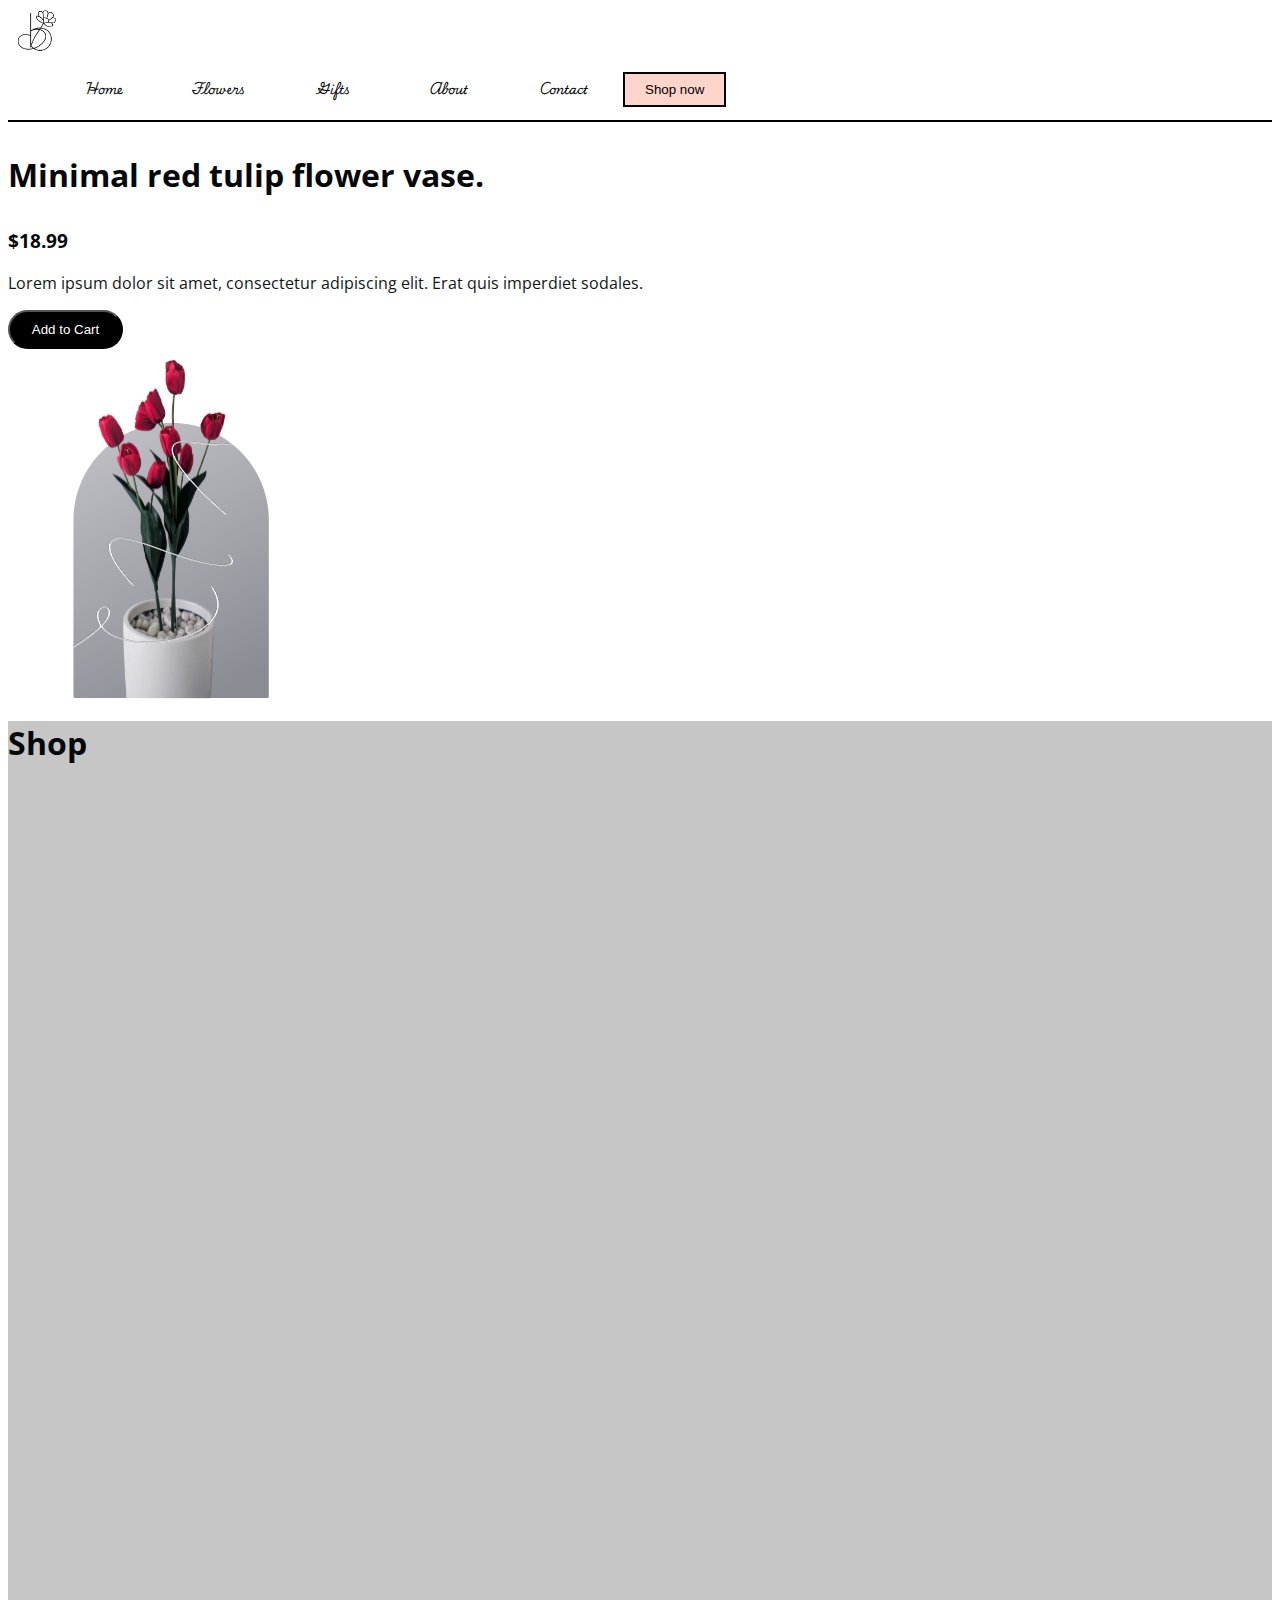
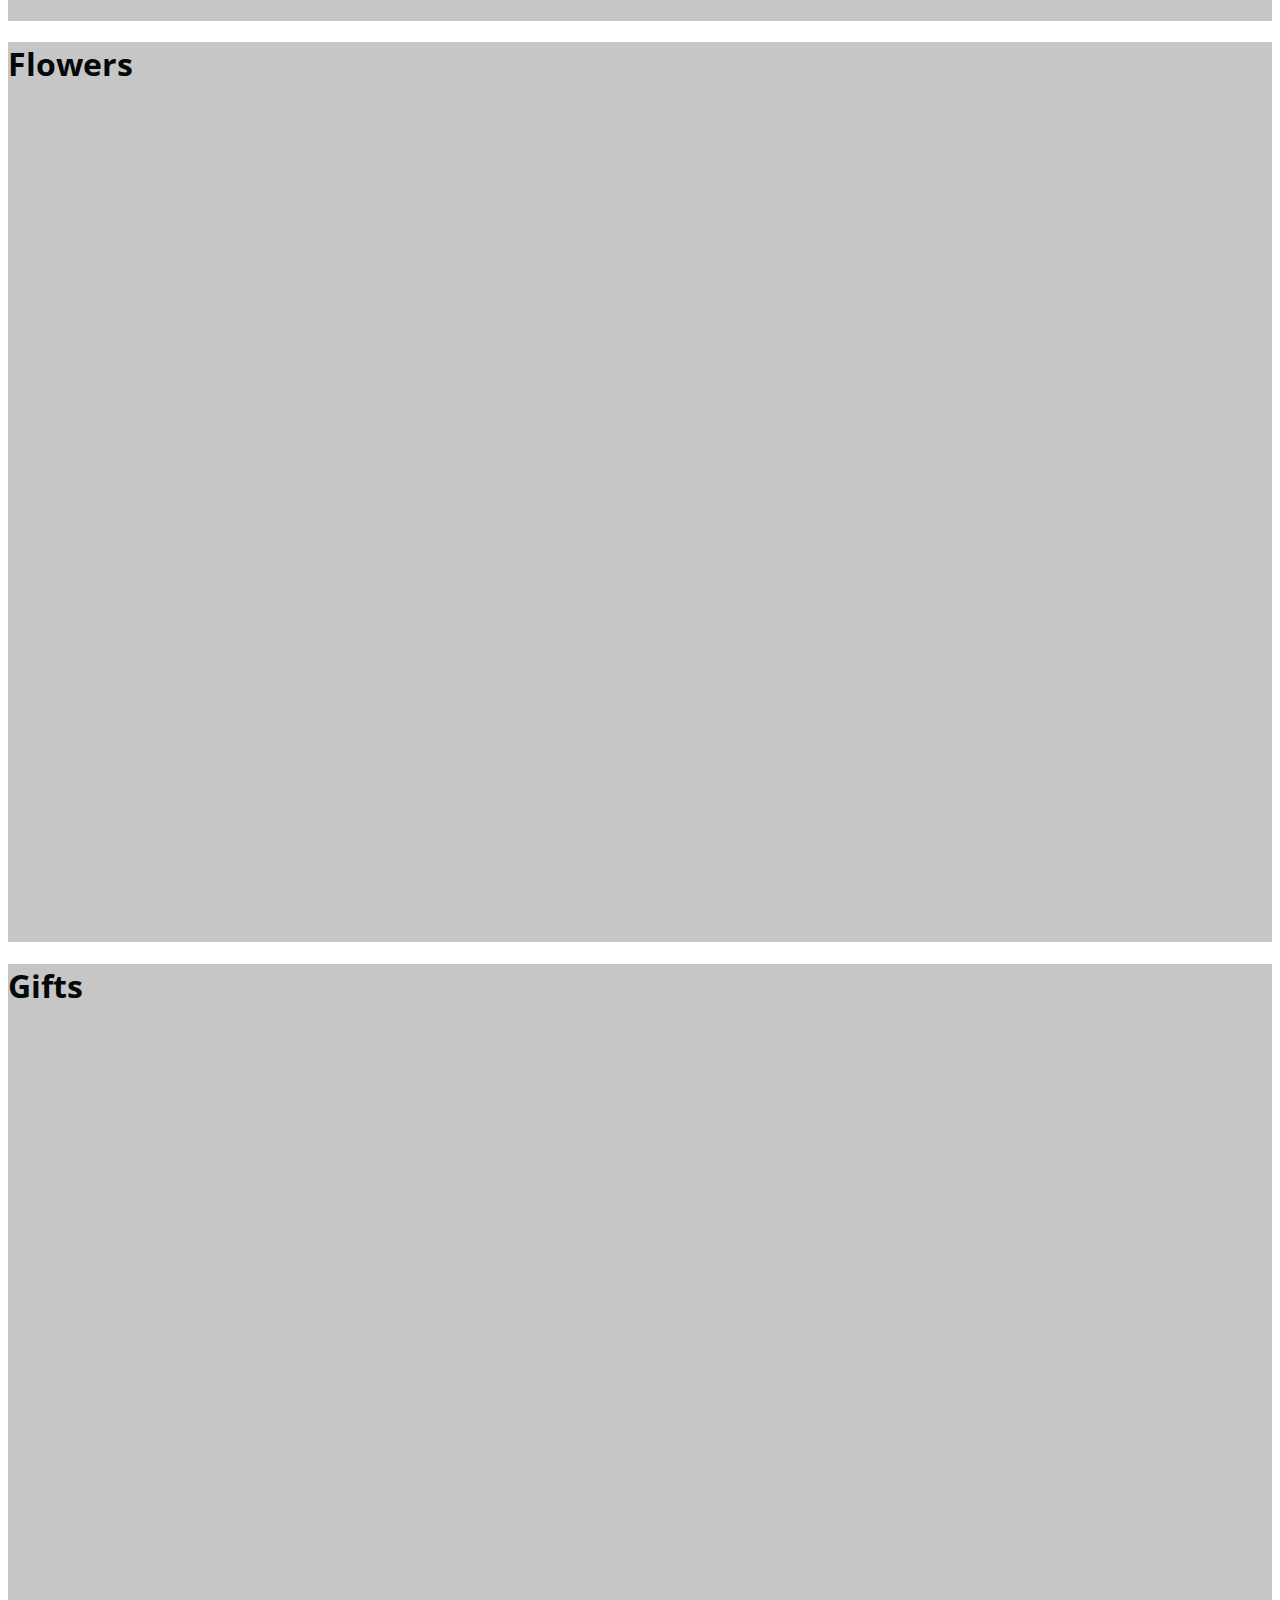
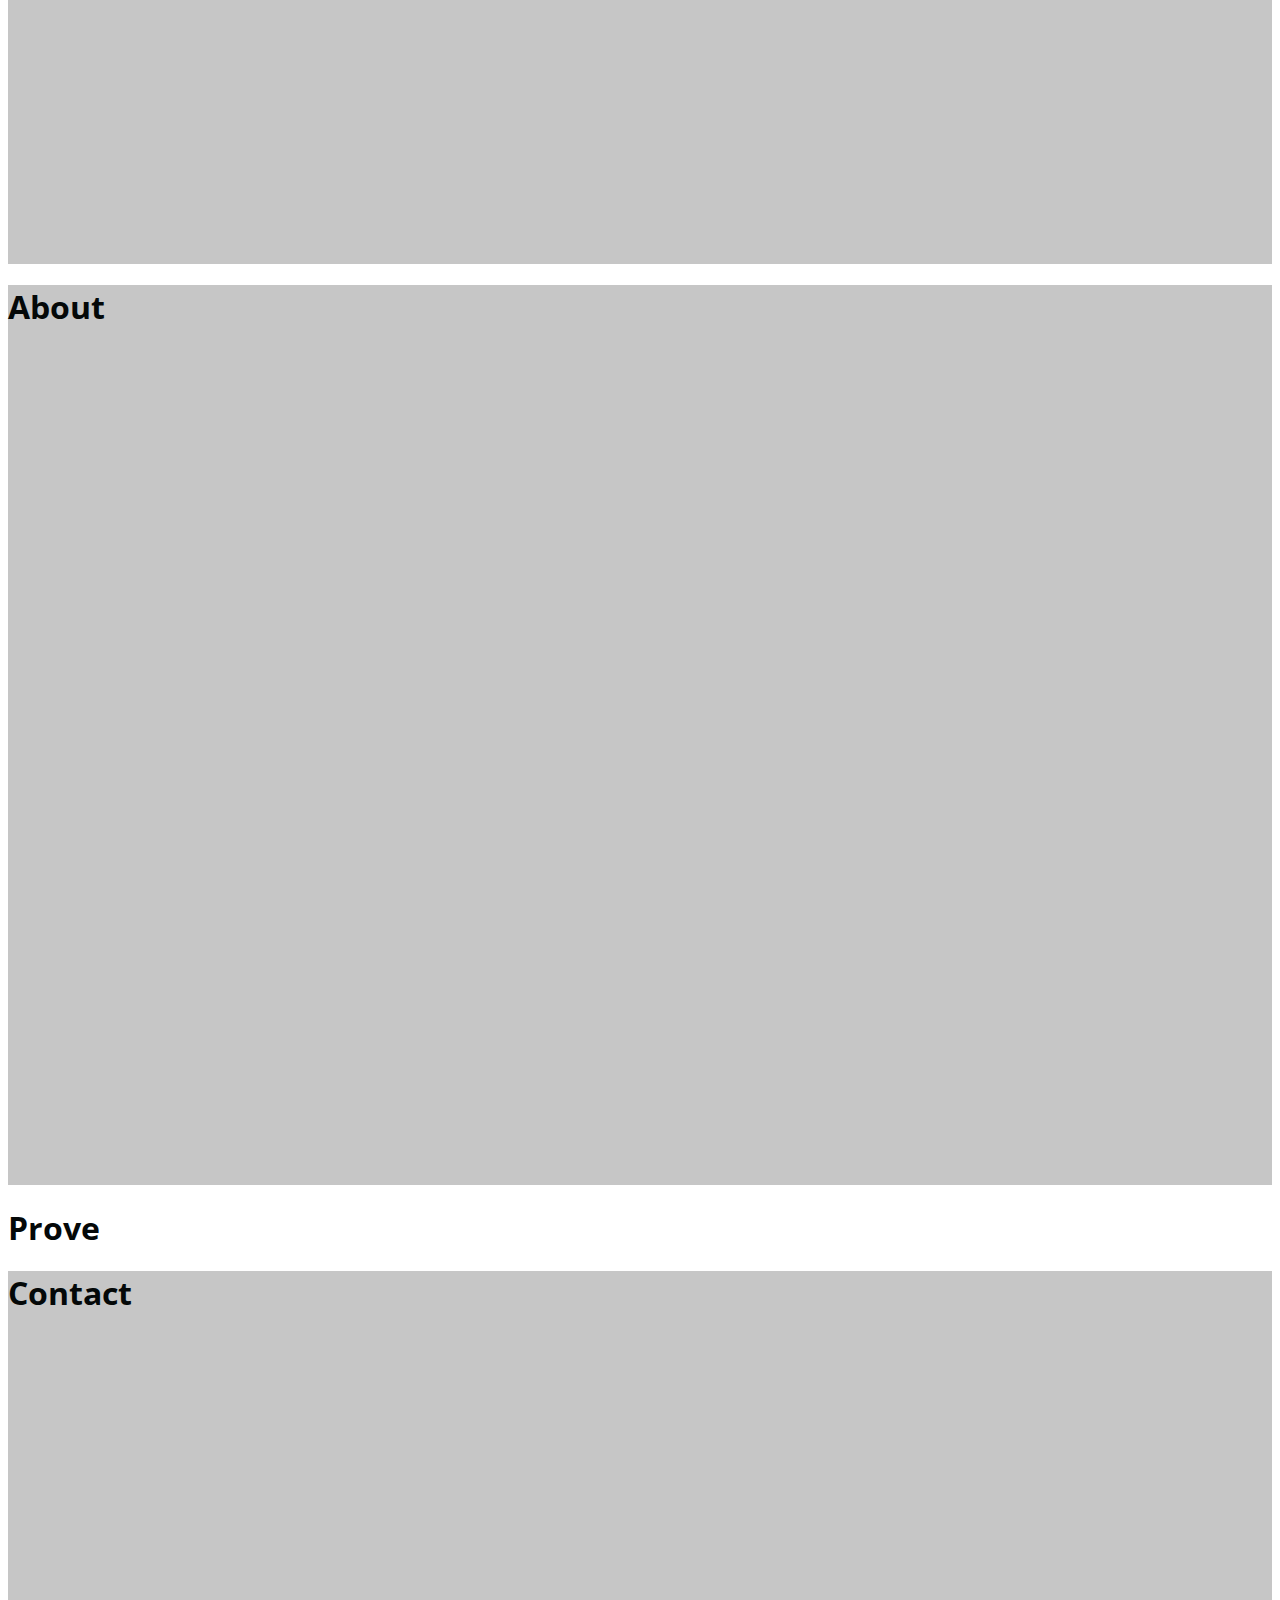
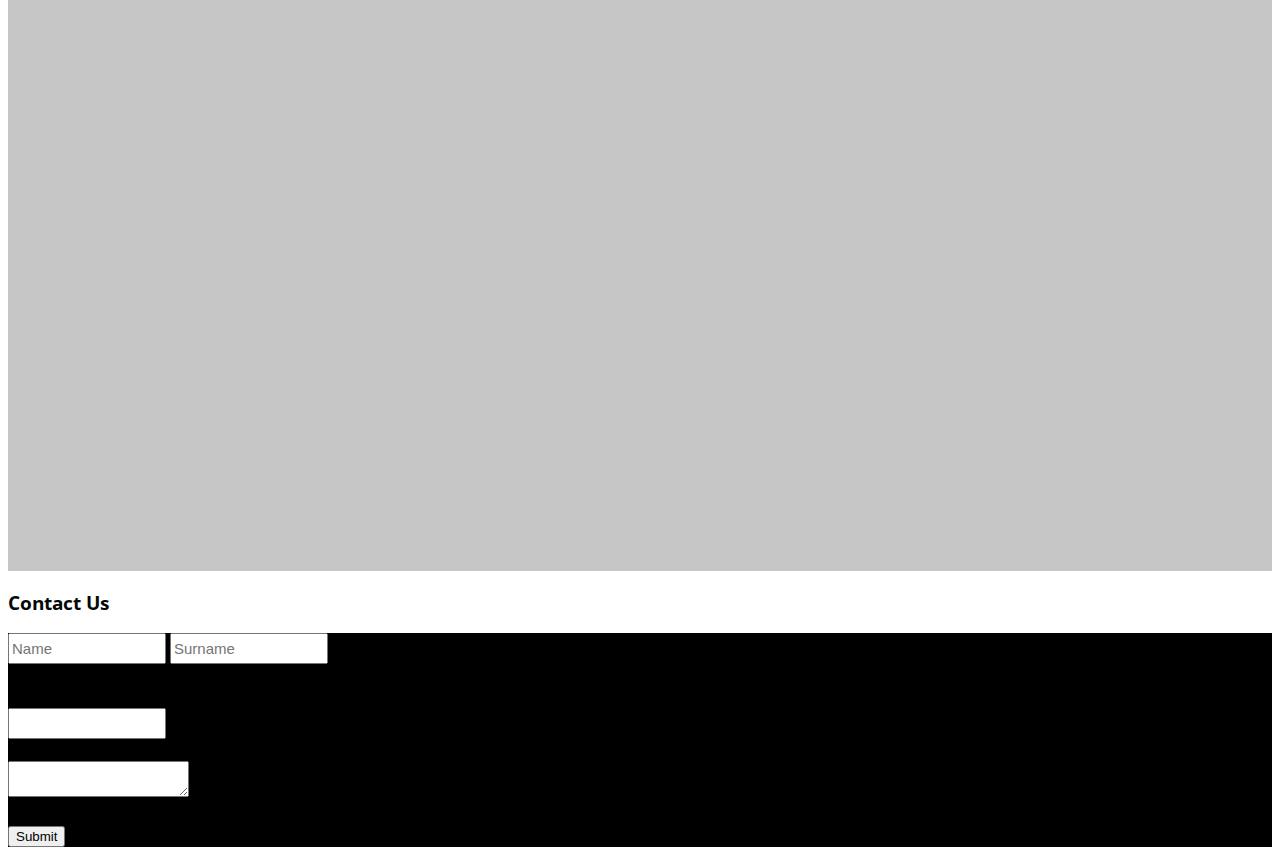
==== commit 5a8fed3f: "product page" ====
--- a/index.html
+++ b/index.html
@@ -27,6 +27,14 @@
         <li><a href="#about">About</a></li>
         <li><a href="#contact">Contact</a></li>
       </ul>
+
+      <a href="shop.html" target="_blank"> 
+        <button class="shop-btn">
+          Shop now 
+        </button>
+      </a>
+
+
     </nav>
   </header>
 
--- a/assets/css/index.css
+++ b/assets/css/index.css
@@ -60,6 +60,16 @@
   width: 60px;
   vertical-align: top;
   display: inline-block;
+}
+
+.shop-btn {
+  background-color: var(--color-1);
+  border: 2px solid black;
+  padding-top: 8px;
+  padding-right: 20px;
+  padding-left: 20px;
+  padding-bottom: 8px;
+  cursor: pointer;
 }
 
 
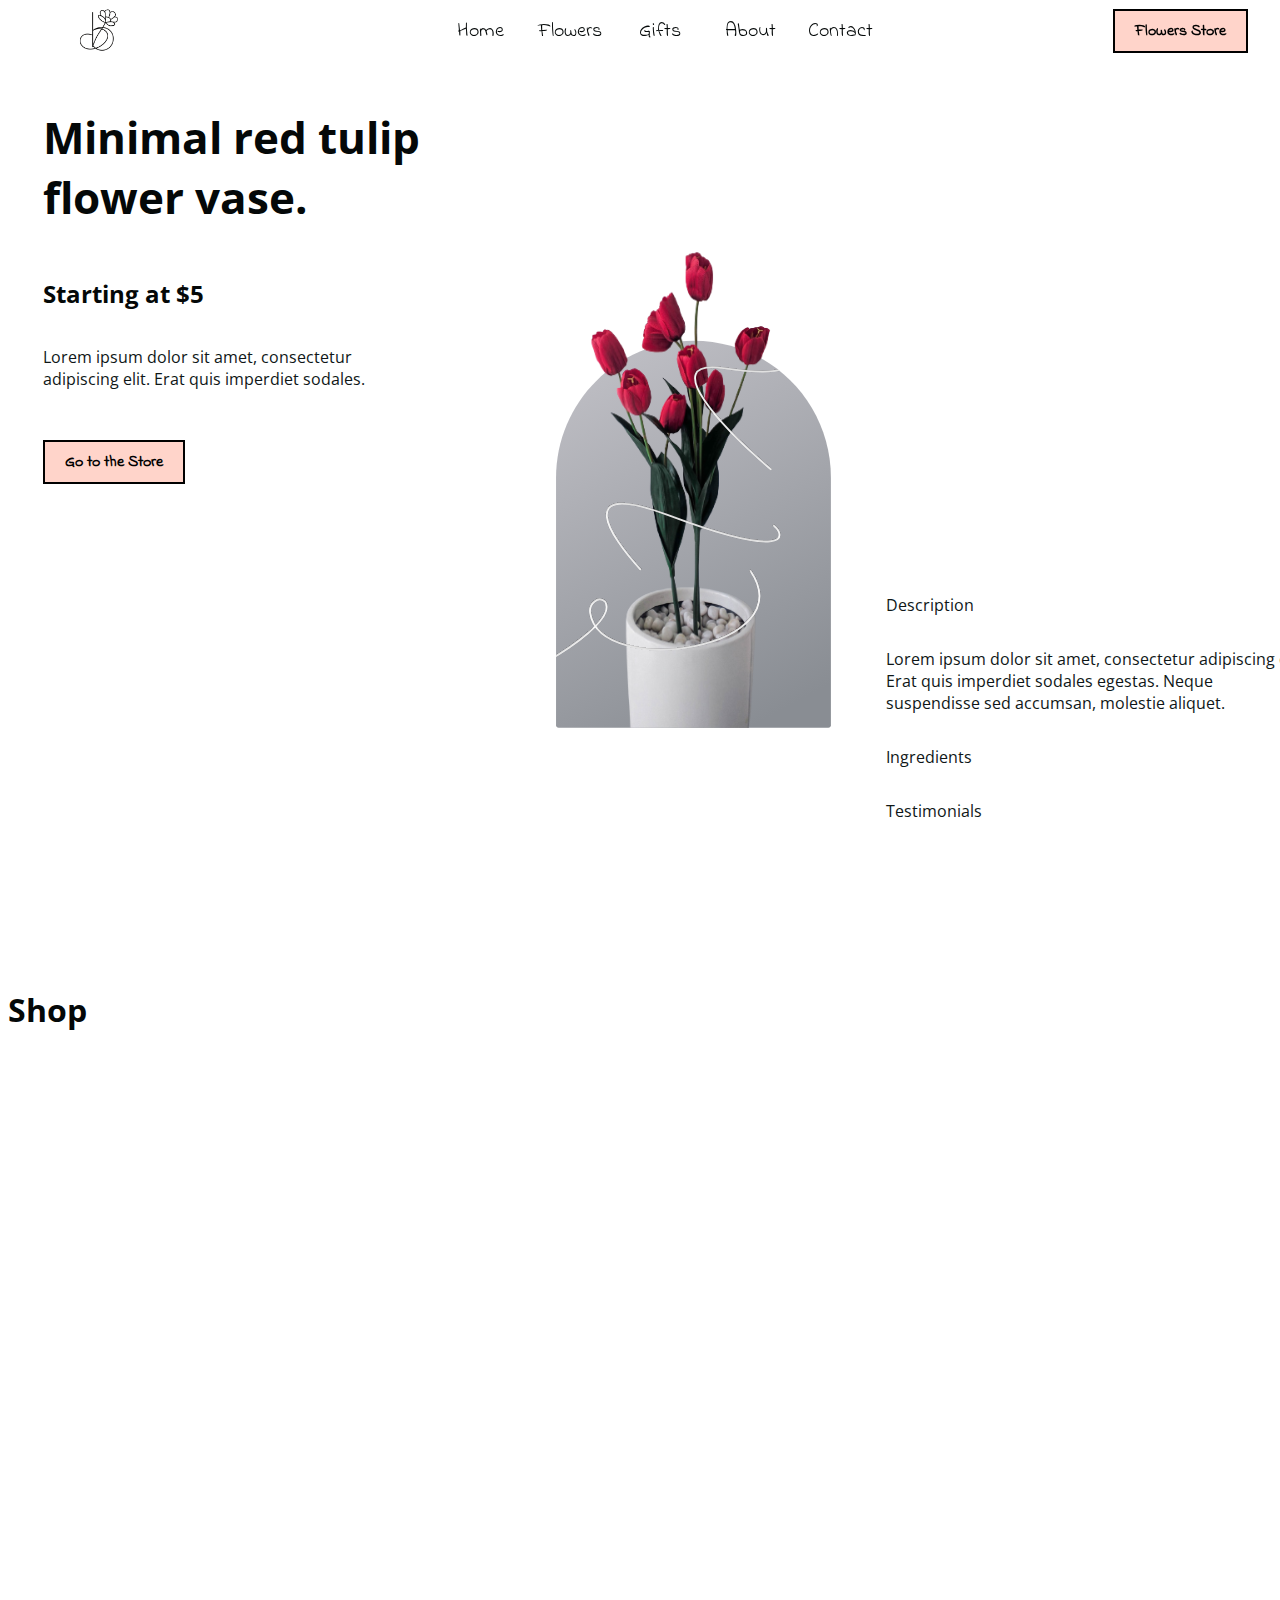
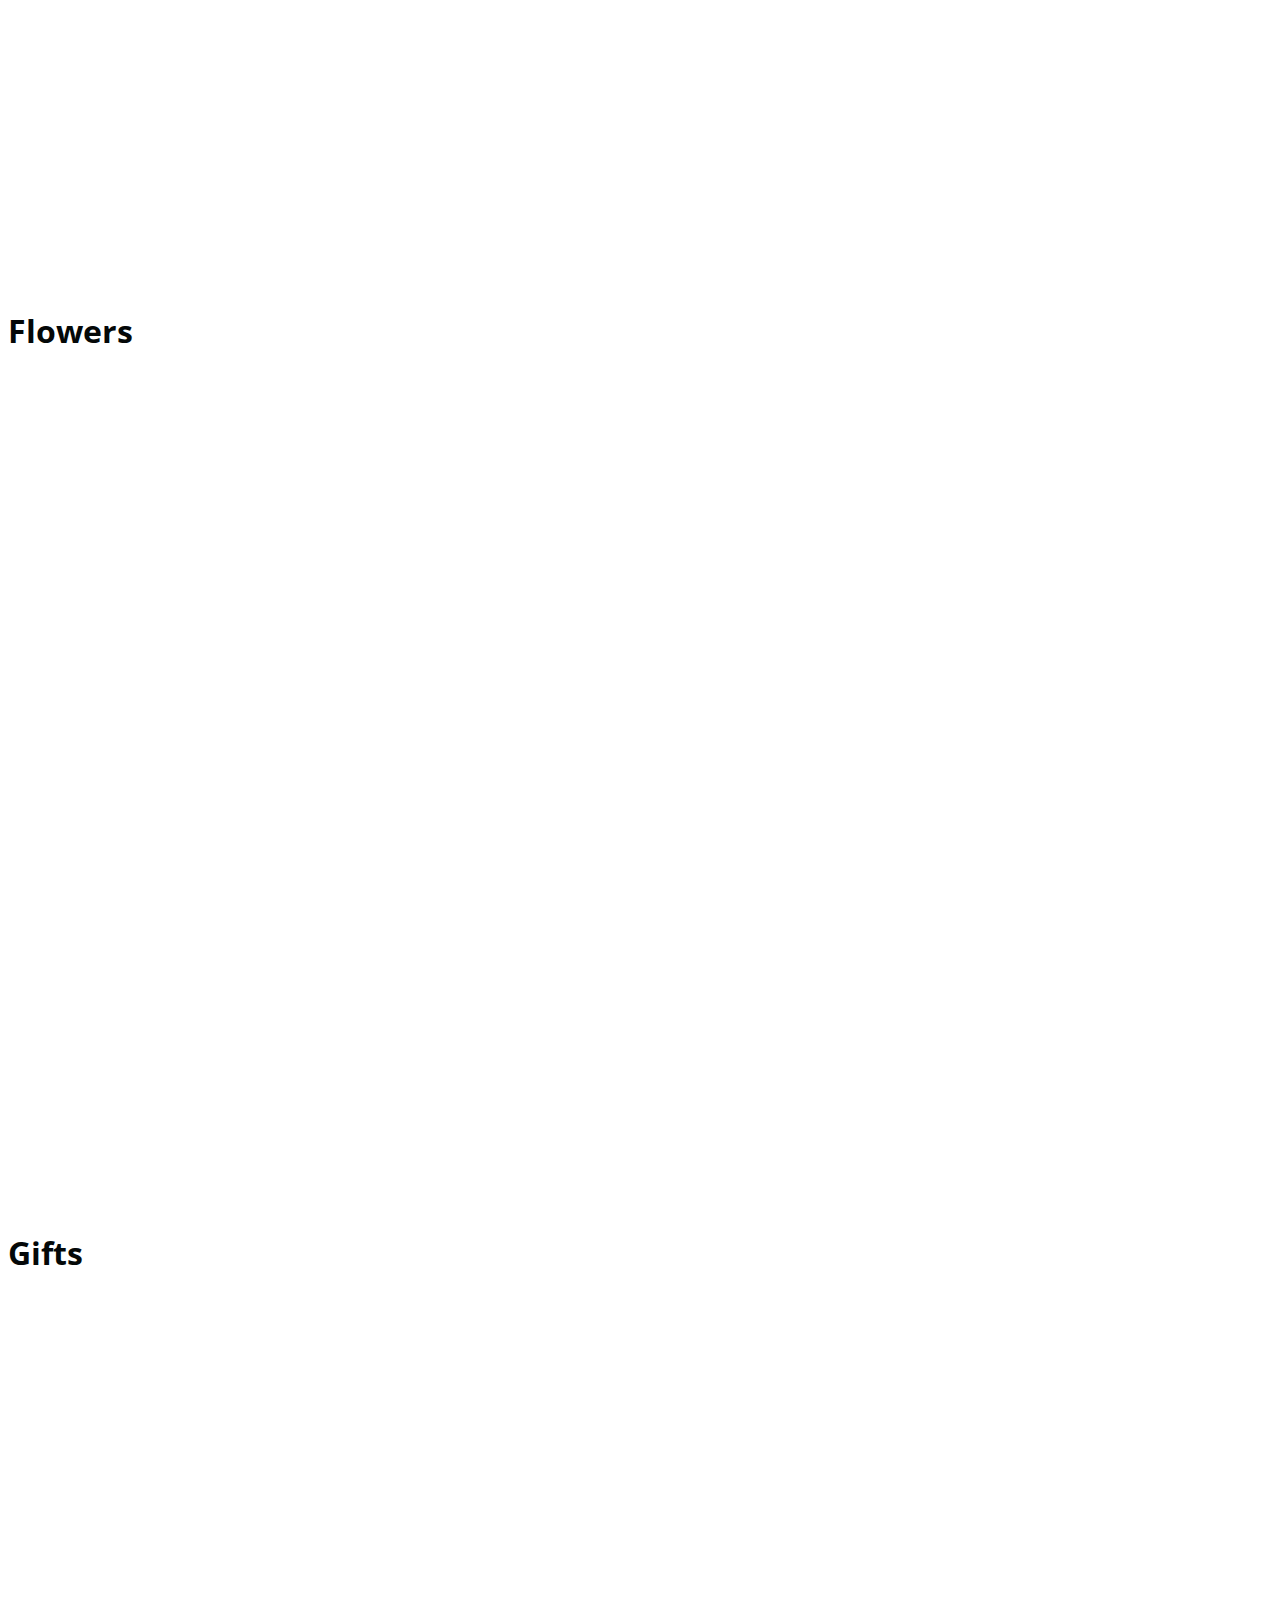
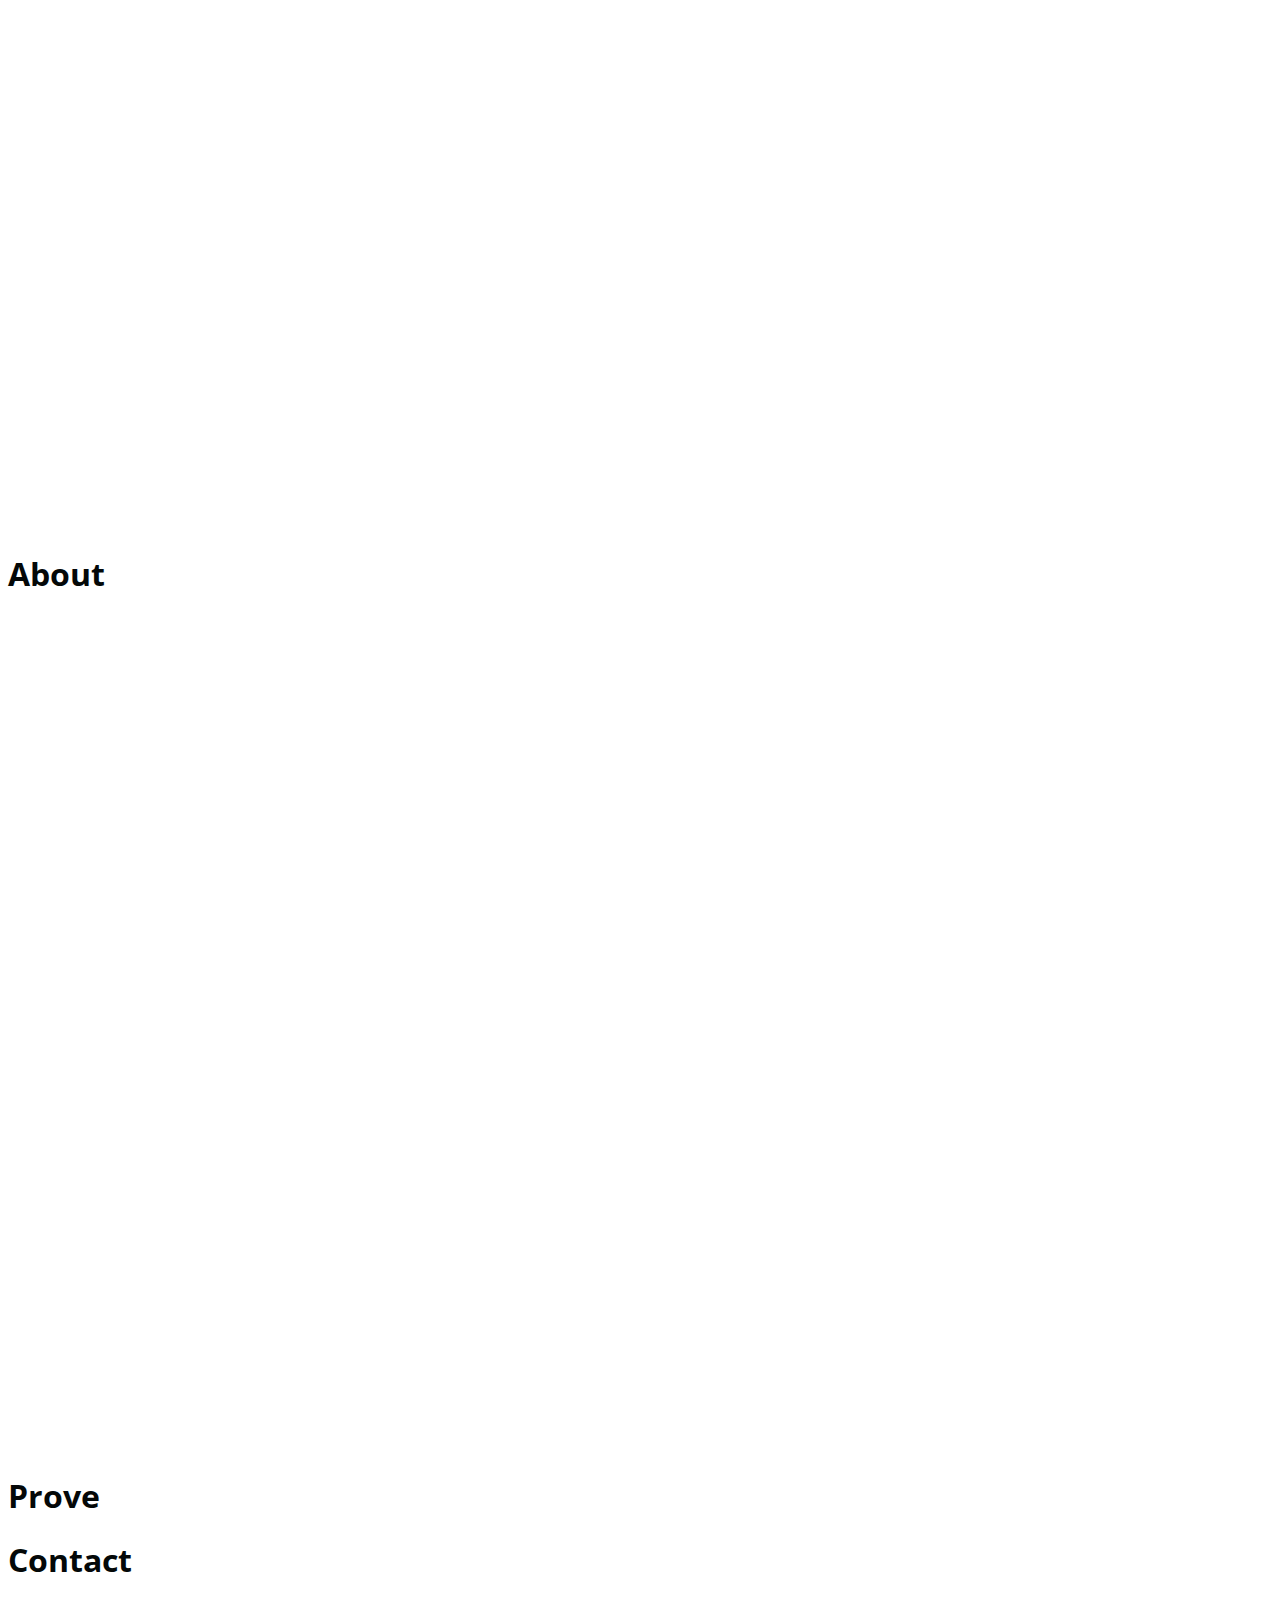
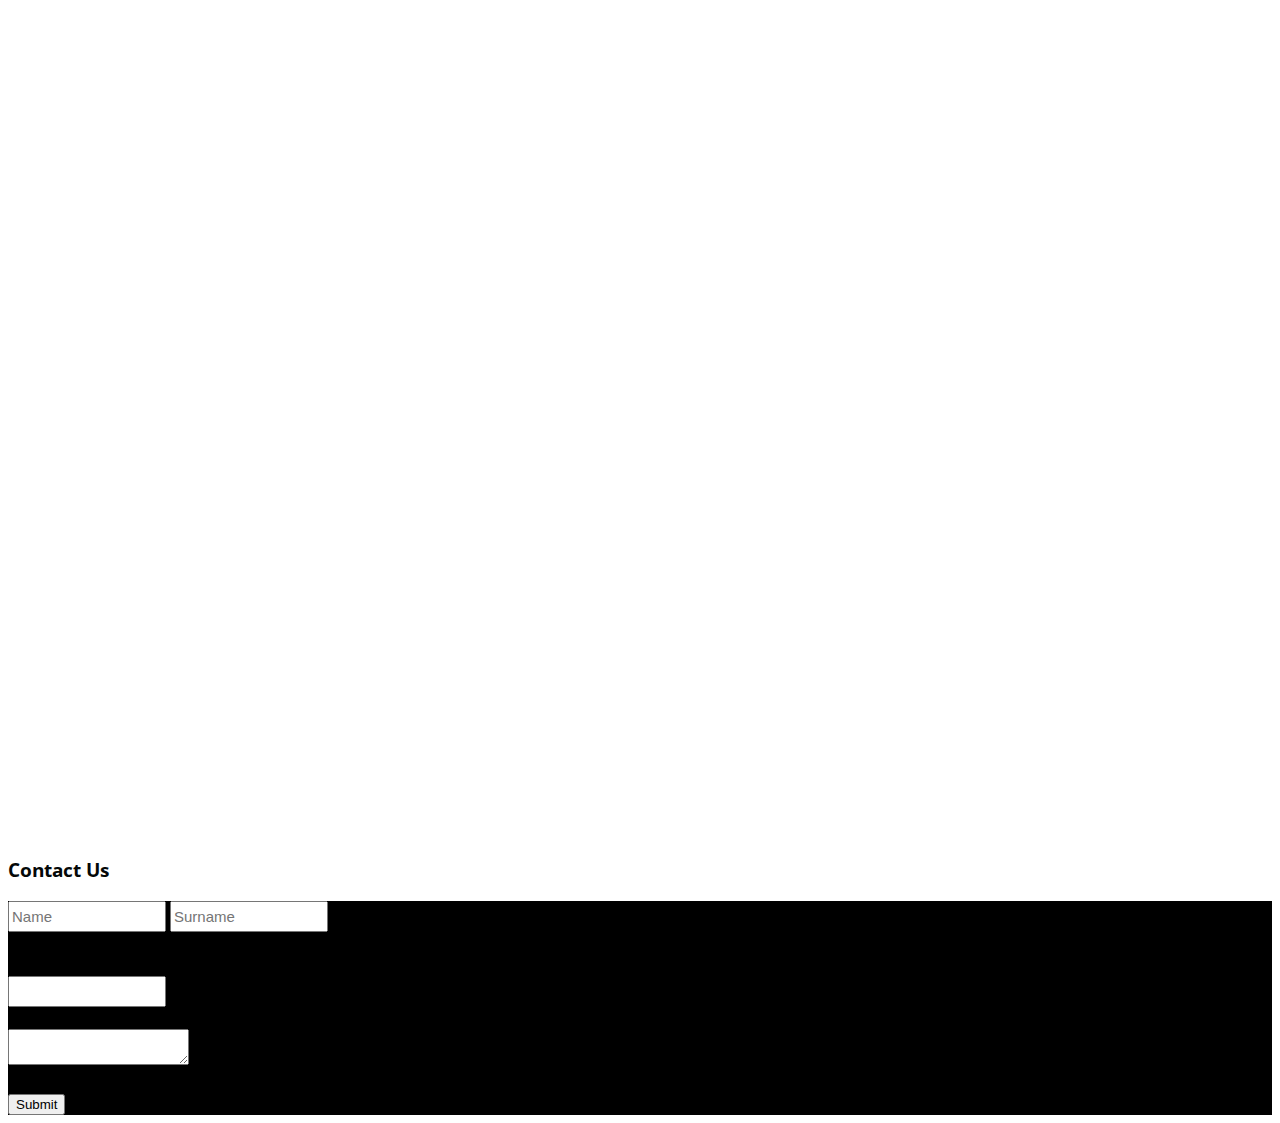
==== commit 0064feab: "commit" ====
--- a/index.html
+++ b/index.html
@@ -8,39 +8,88 @@
  <link rel="preconnect" href="https://fonts.googleapis.com">
 <link rel="preconnect" href="https://fonts.gstatic.com" crossorigin>
 <link href="https://fonts.googleapis.com/css2?family=Open+Sans:ital,wght@0,300..800;1,300..800&family=Playwrite+US+Trad:wght@100..400&display=swap" rel="stylesheet">
+<link rel="preconnect" href="https://fonts.googleapis.com">
+<link rel="preconnect" href="https://fonts.gstatic.com" crossorigin>
+<link href="https://fonts.googleapis.com/css2?family=Indie+Flower&display=swap" rel="stylesheet">
  <title>Document</title>
-
-
- 
 </head>
 <body>
 
 
+  <!--Header-->
   <header class="header">
-    <img src="assets/img/bc-logo.png" alt="Bloom Crafts"
-    class="bc-logo">
-    <nav>
-      <ul class="main-menu">
-        <li><a href="#home">Home</a></li>
-        <li><a href="#flowers">Flowers</a></li>
-        <li><a href="#gifts">Gifts</a></li>
-        <li><a href="#about">About</a></li>
-        <li><a href="#contact">Contact</a></li>
-      </ul>
+    <!--Left Side-->
+    <div class="left-side">
+      <img src="assets/img/bc-logo.png" alt="Bloom Crafts"
+      class="bc-logo">
+    </div>
+    <!-- End Left Side -->
 
+    <!--Center-->
+    <div class="center">
+      <nav>
+        <ul class="main-menu">
+          <li><a href="#home">Home</a></li>
+          <li><a href="#flowers">Flowers</a></li>
+          <li><a href="#gifts">Gifts</a></li>
+          <li><a href="#about">About</a></li>
+          <li><a href="#contact">Contact</a></li>
+        </ul>
+      </nav>
+    </div>
+    <!--End Center-->
+    <!--Right Side-->
+    <div class="right-side">
       <a href="shop.html" target="_blank"> 
         <button class="shop-btn">
-          Shop now 
+          Flowers Store
         </button>
       </a>
+    </div>
+    <!--End Right Side-->
+  </header>
+  <!--End Header-->
 
 
-    </nav>
-  </header>
+  <!--Home Section-->
+  <section id="Home">
+    <div class="container home-section">
+
+      <div class="left-side">
+        <h1>
+          Minimal red tulip flower vase.
+        </h1>
+
+        <h2>Starting at $5</h2>
+
+        <p>Lorem ipsum dolor sit amet, consectetur adipiscing elit. Erat quis imperdiet sodales.</p>
 
 
+        <button class="shop-btn">
+          Go to the Store
+        </button>
 
-  <section id="Home">
+      </div>
+
+
+      <div class="center">
+        <img src="assets/img/main-photo.svg" alt="Roses" class="main-img">
+      </div>
+
+      <div class="right-side">
+        <p>Description</p>
+        <p>
+          Lorem ipsum dolor sit amet, consectetur adipiscing elit. Erat quis imperdiet sodales egestas. Neque suspendisse sed accumsan, molestie aliquet.
+        </p>
+
+        <p>Ingredients</p>
+        <p>Testimonials</p>
+      </div>
+
+
+    </div>
+
+<!--
     <h1 class="titulli-kryesore">
       Minimal red tulip flower vase.
     </h1>
@@ -55,8 +104,20 @@
       Add to Cart
     </button>
   
-    <img src="assets/img/main-photo.svg" alt="Roses" class="main-img">
+
+
+  -->
   </section>
+
+
+  <!--Home Section-->
+
+
+
+
+
+
+
 
 
   <section id="shop" class="home-section">
--- a/assets/css/index.css
+++ b/assets/css/index.css
@@ -9,7 +9,7 @@
   --color-7: rgb(209, 209, 209);
   --color-8: rgb(198, 198, 198);
 
-  --nav-font: 'Playwrite US Trad';
+  --nav-font: 'Indie Flower';
   --base-font: 'Open Sans';
 }
 
@@ -34,6 +34,7 @@
 
 body {
   font-family: var(--base-font);
+  padding-top: 70px;
 }
 
 .home-section {
@@ -51,9 +52,40 @@
 
 /*------------------------Header Styling------------------*/
 
+
+
 .header {
+  display: flex;
   font-family: var(--nav-font);
-  border-bottom: 2px solid black;
+  background-color: rgba(255, 255, 255, 0.9);
+  position: fixed;
+
+
+  top:0;
+  left: 0;
+  right: 0;
+}
+
+.header .left-side {
+
+  width: 200px;
+  display: flex;
+  justify-content: center;
+  align-items: center;
+}
+
+.header .center {
+  flex: 1;
+
+  display: flex;
+  justify-content: center;
+}
+
+.header .right-side {
+  width: 200px;
+  display: flex;
+  align-items: center;
+  justify-content: center;
 }
 
 .bc-logo {
@@ -70,12 +102,18 @@
   padding-left: 20px;
   padding-bottom: 8px;
   cursor: pointer;
+  font-size: 16px;
+  font-weight: 600;
+  font-family: var(--nav-font);
 }
 
 
 .main-menu {
-  display: inline-block;
+  display:flex;
   color: var(--color-2);
+  align-items: center;
+  justify-content: center;
+
 }
 
 .main-menu a {
@@ -86,14 +124,12 @@
 
 .main-menu li {
   display: inline-block;
-  margin-left: 10px;
-  margin-right: 10px;
   cursor: pointer;
   height: 30px;
   width: 90px;
   text-align: center;
   align-content: center;
-  font-size: 12px;
+  font-size: 20px;
 
   border-bottom: 0px solid transparent ;
   
@@ -109,6 +145,60 @@
 
 
 
+/*Home Section Styling*/
+
+.container {
+  display: flex;
+  width: 100%;
+  height: 90vh;
+  margin-bottom: 100px;
+  padding-left: 35px;
+  padding-right: 35px;
+}
+.home-section {
+  background-color: white !important;
+}
+
+.home-section .left-side{
+  display: flex;
+  flex-direction: column;
+  flex: 1;
+  align-items: start;
+}
+
+.home-section .left-side h1{
+  font-size: 44px;
+}
+
+.home-section .left-side p{
+  width: 80%;
+  margin-bottom: 50px;
+}
+
+
+.home-section .center {
+  display: flex;
+  justify-content: center;
+  align-items: center;
+  flex: 1;
+}
+
+
+.main-img {
+  width: 100%;
+  display: block;
+}
+
+
+
+.home-section .right-side {
+  display: flex;
+  flex-direction: column;
+  background-color: white;
+  flex: 1;
+  justify-content: flex-end;
+  padding-bottom: 50px;
+}
 
 
 .titulli-kryesore {
@@ -128,10 +218,6 @@
 }
 
 
-.main-img {
-  width: 300px;
-  display: block;
-}
 
 .email-input {
   display: block;
@@ -145,4 +231,6 @@
   width: 150px;
   height: 25px;
   font-size: 15px;
-}+}
+
+/*End Home Section Styling*/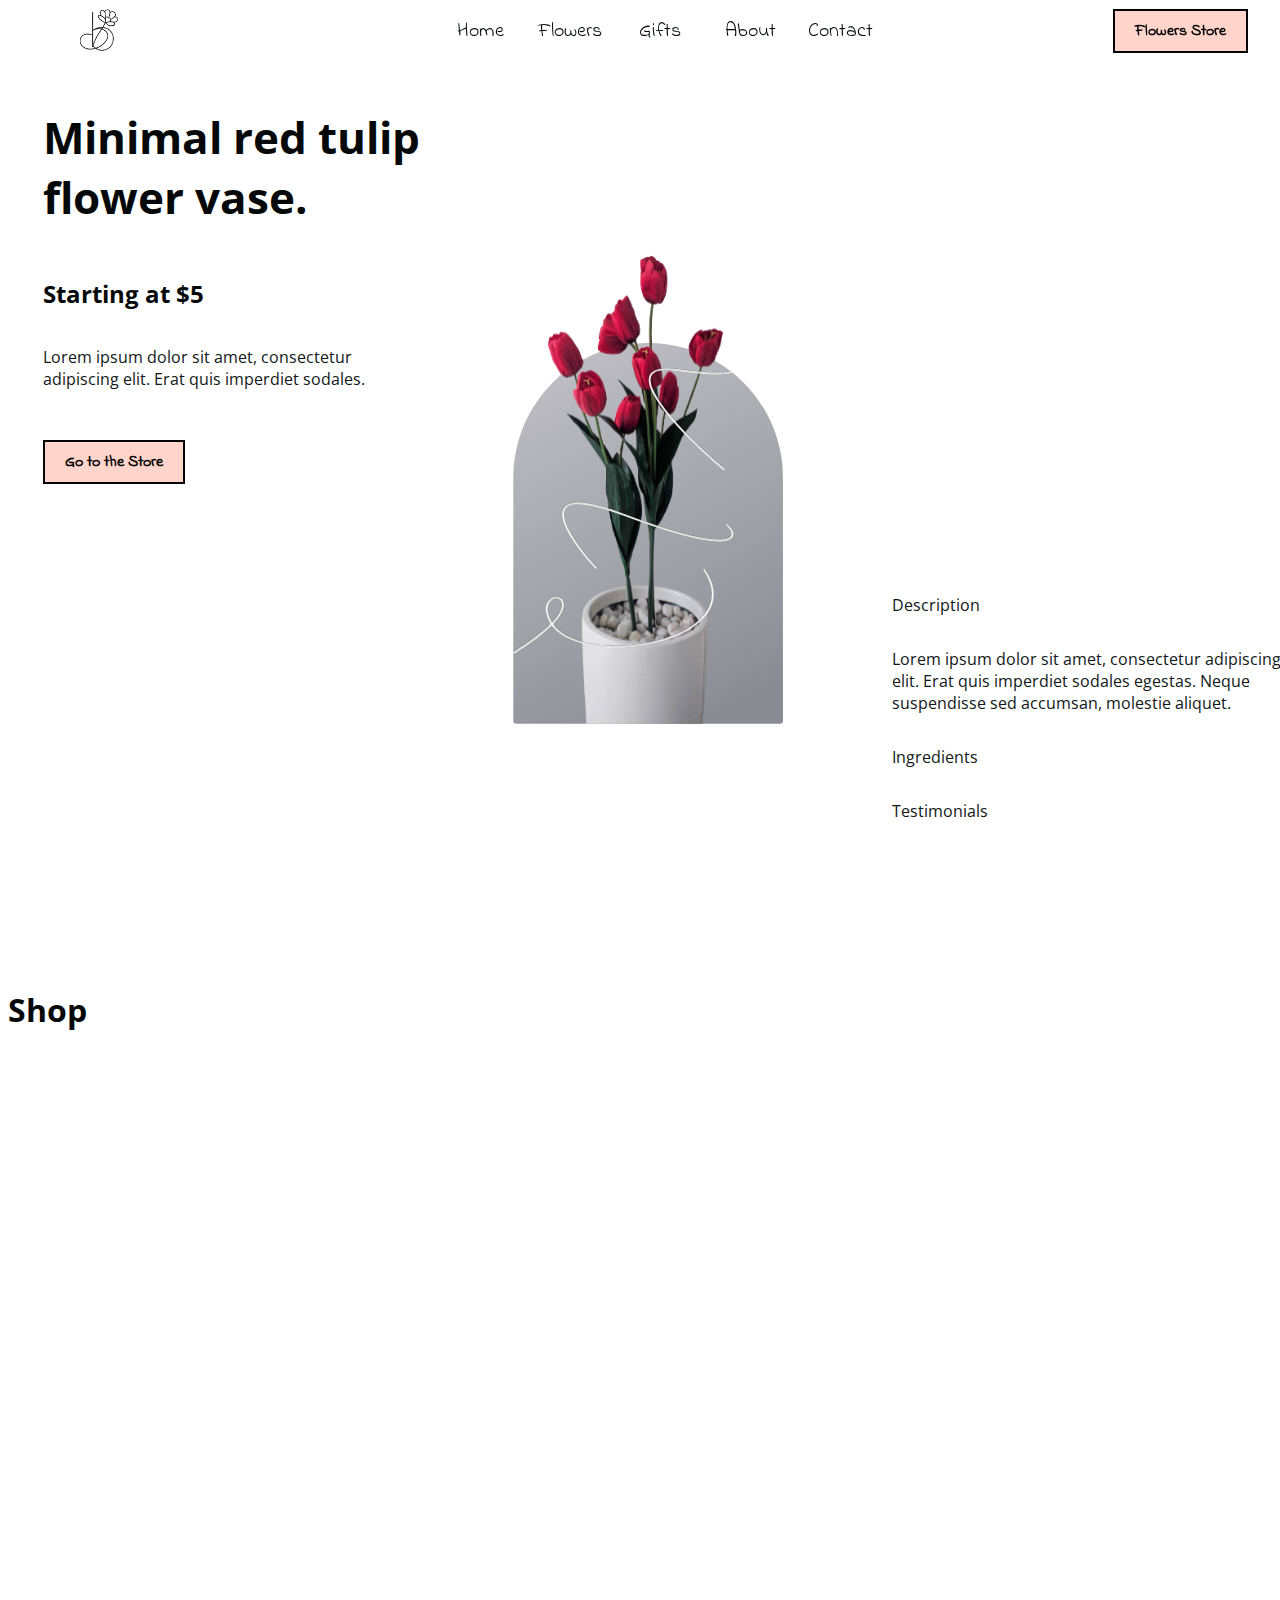
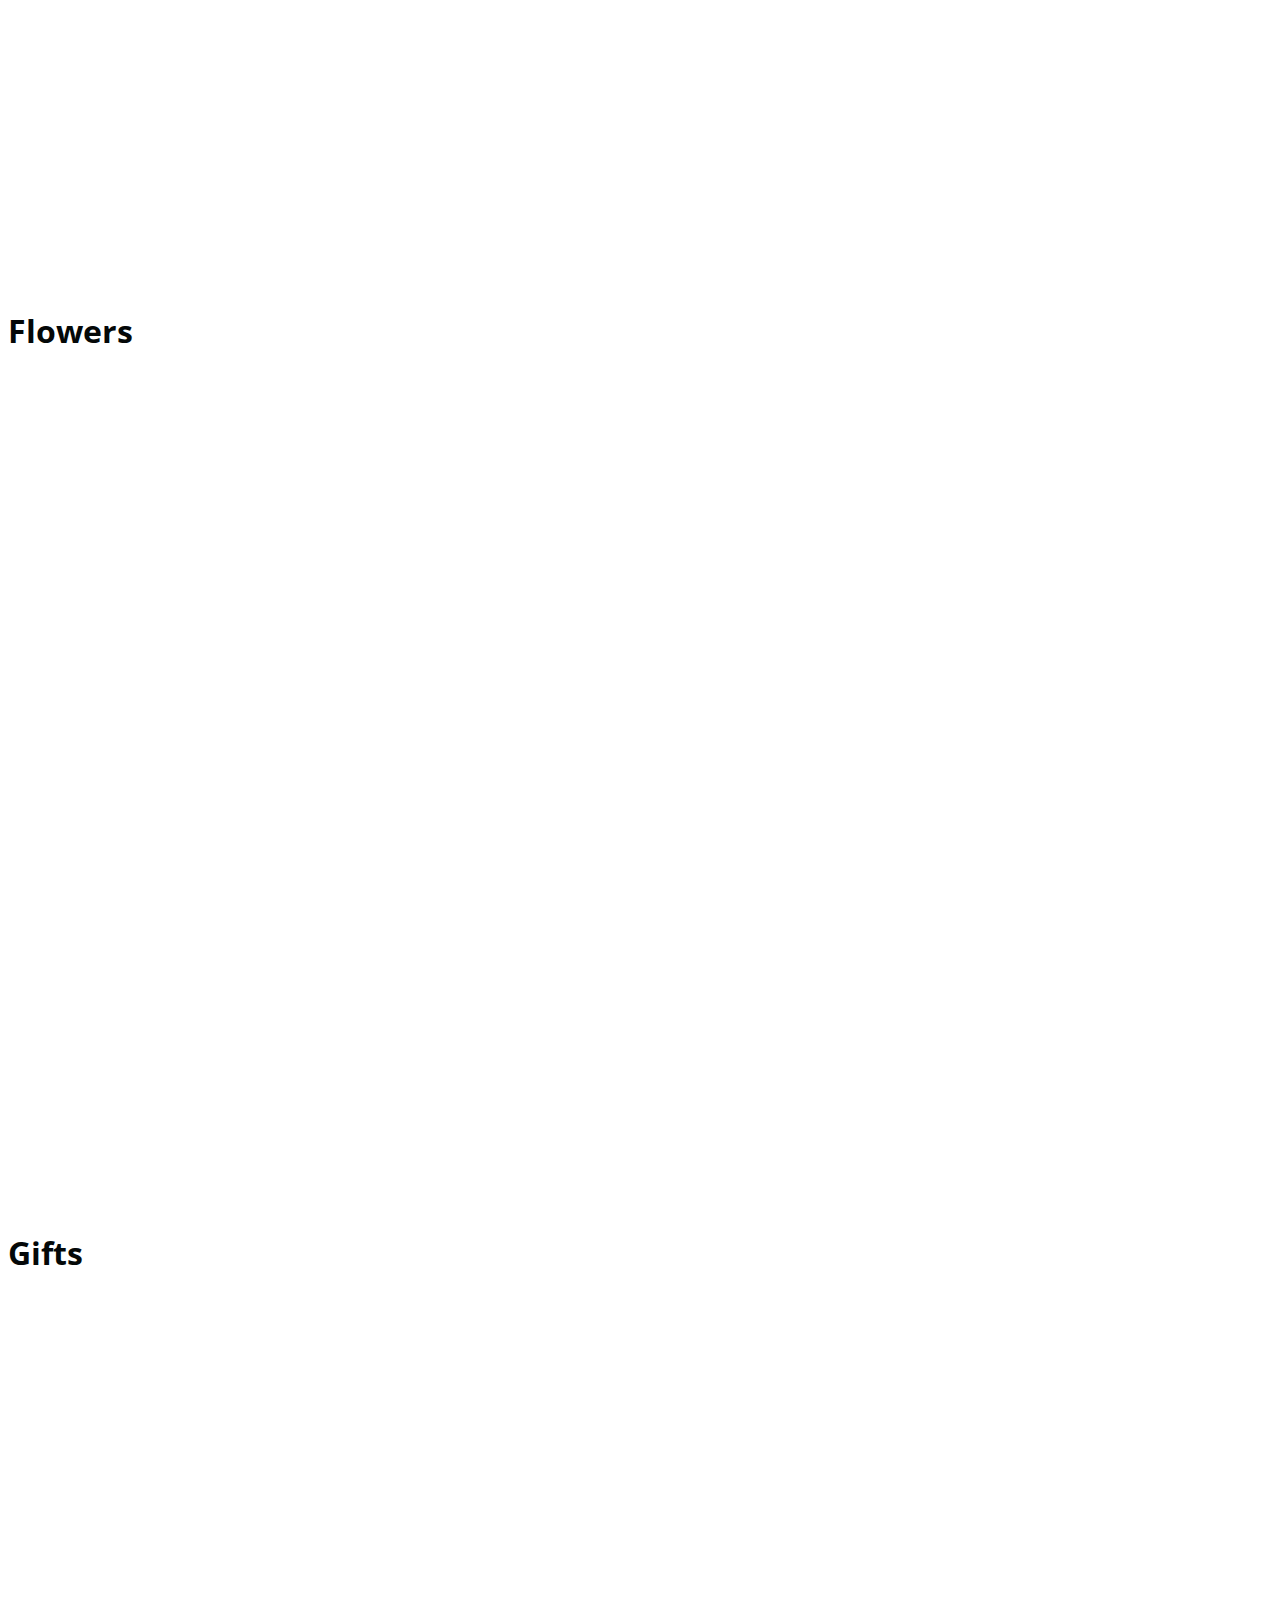
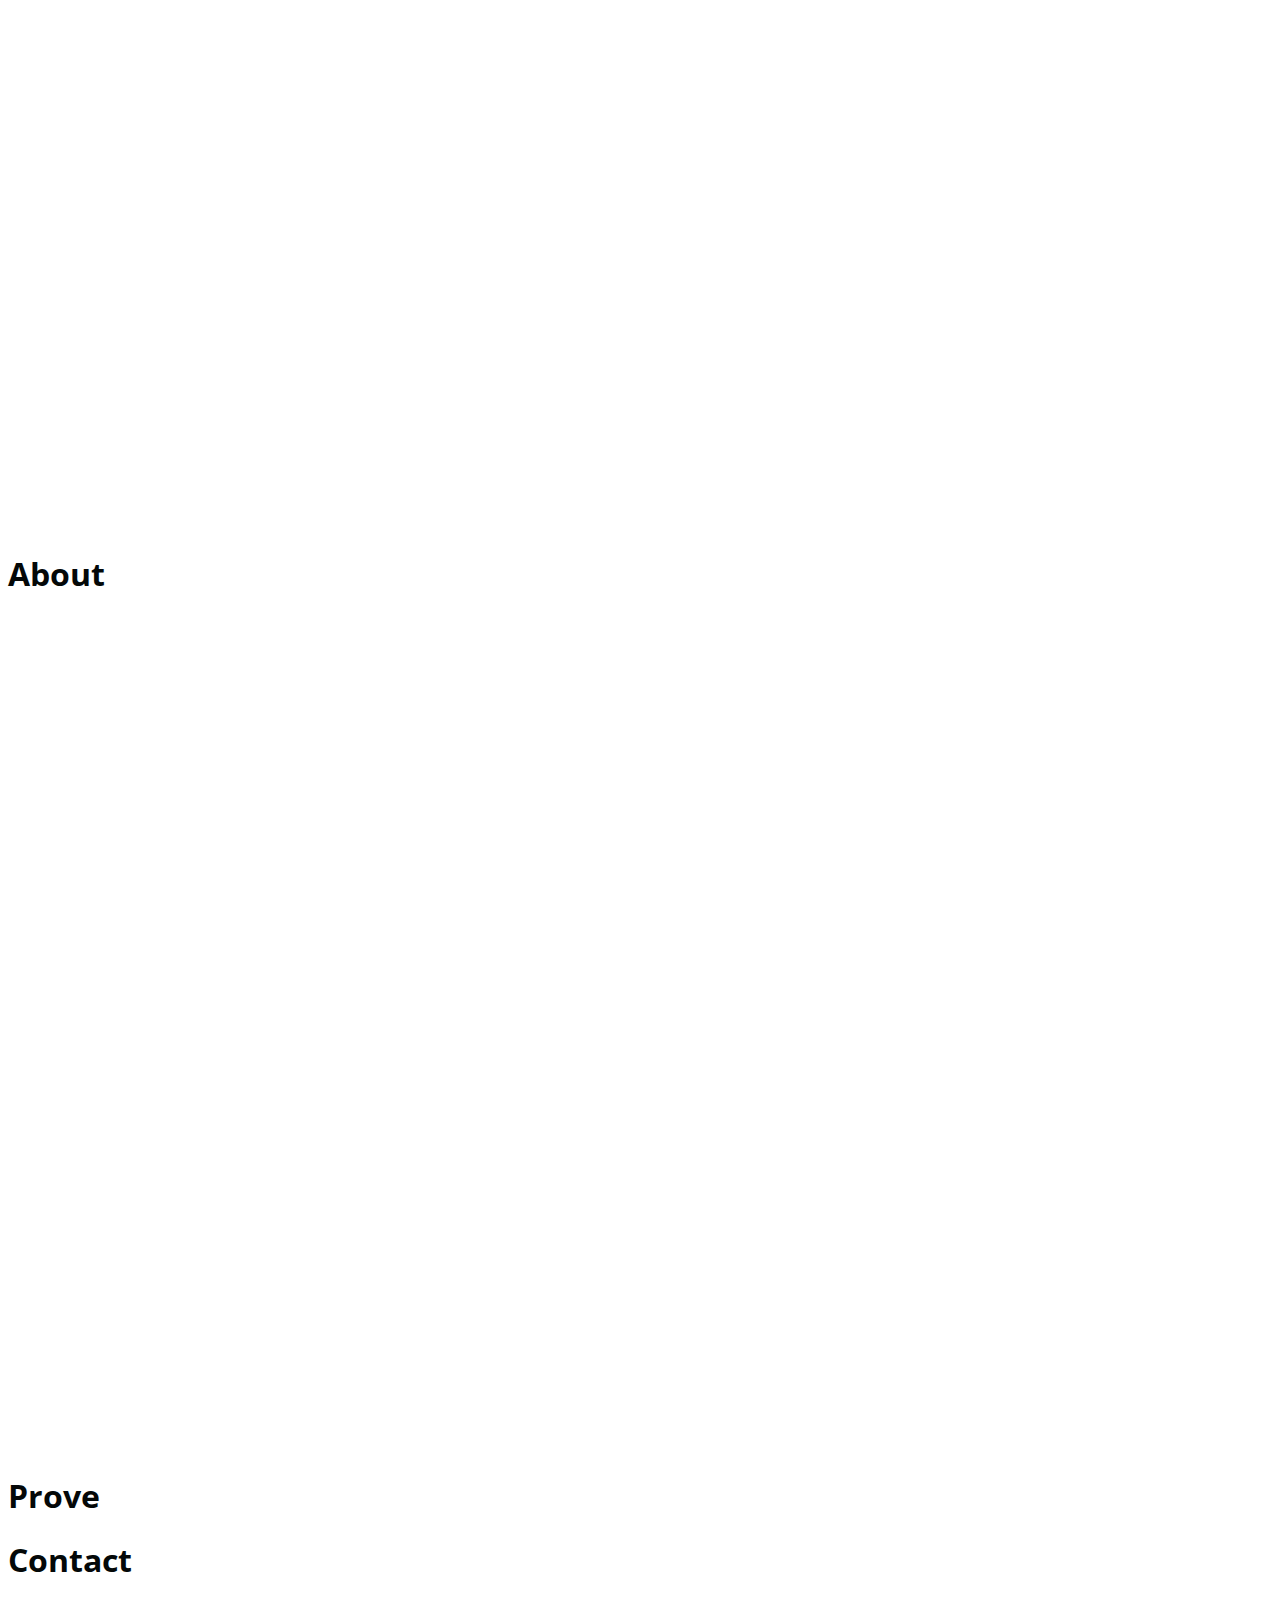
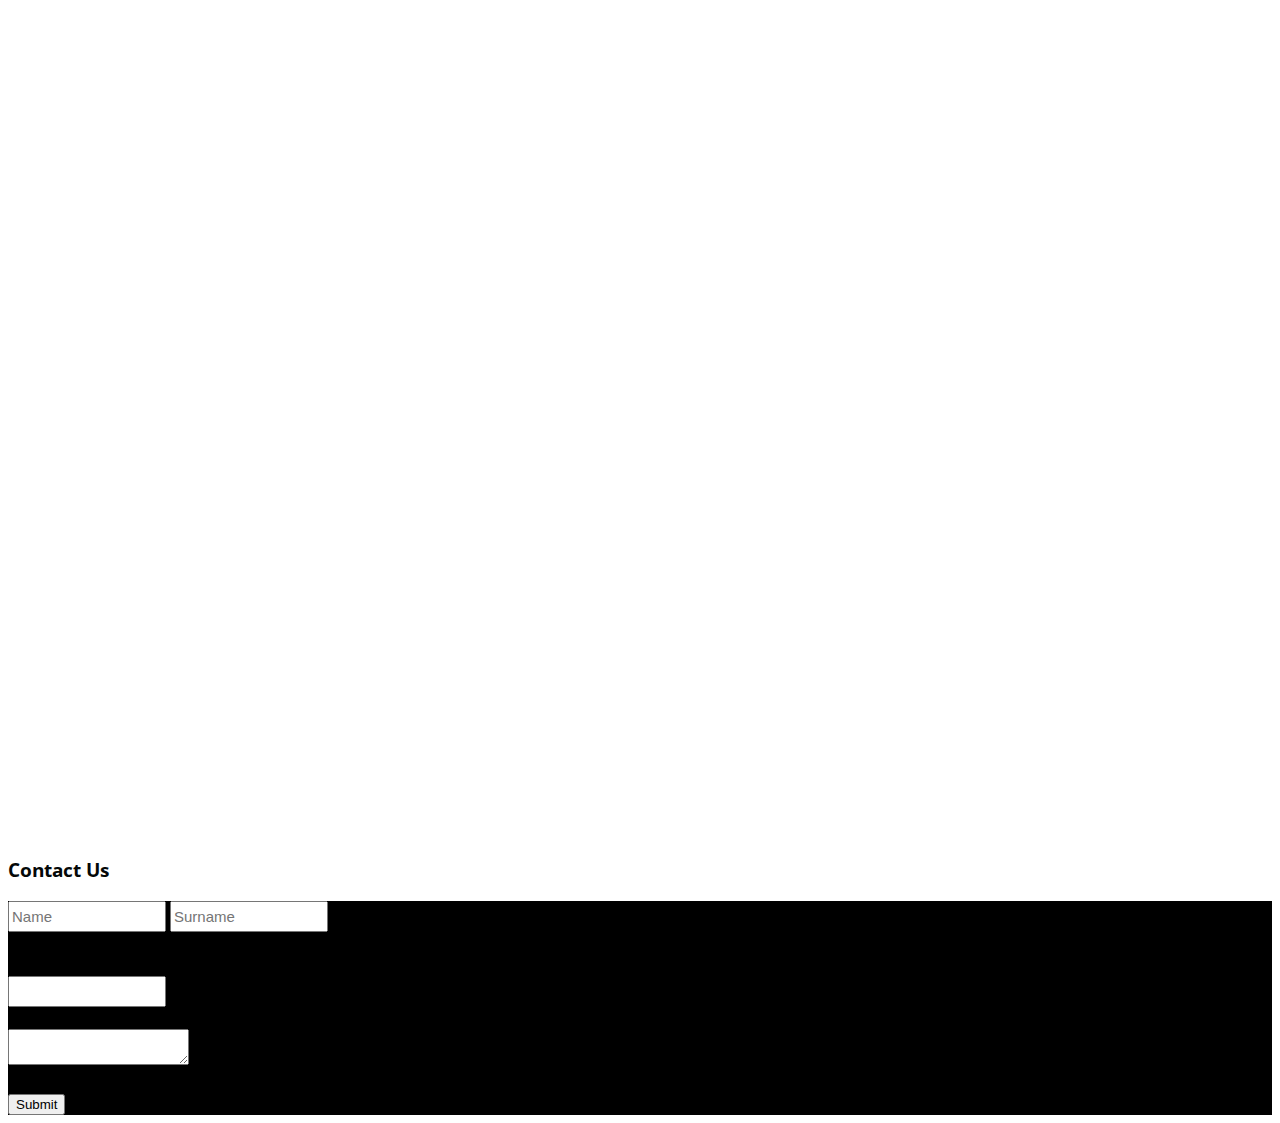
==== commit 76feaa54: "Update index.html" ====
--- a/index.html
+++ b/index.html
@@ -53,8 +53,9 @@
 
   <!--Home Section-->
   <section id="Home">
+
+    
     <div class="container home-section">
-
       <div class="left-side">
         <h1>
           Minimal red tulip flower vase.
--- a/assets/css/index.css
+++ b/assets/css/index.css
@@ -181,12 +181,13 @@
   justify-content: center;
   align-items: center;
   flex: 1;
+  padding-right: 20px;
 }
 
 
 .main-img {
   width: 100%;
-  display: block;
+  margin-left: -70px;
 }
 
 
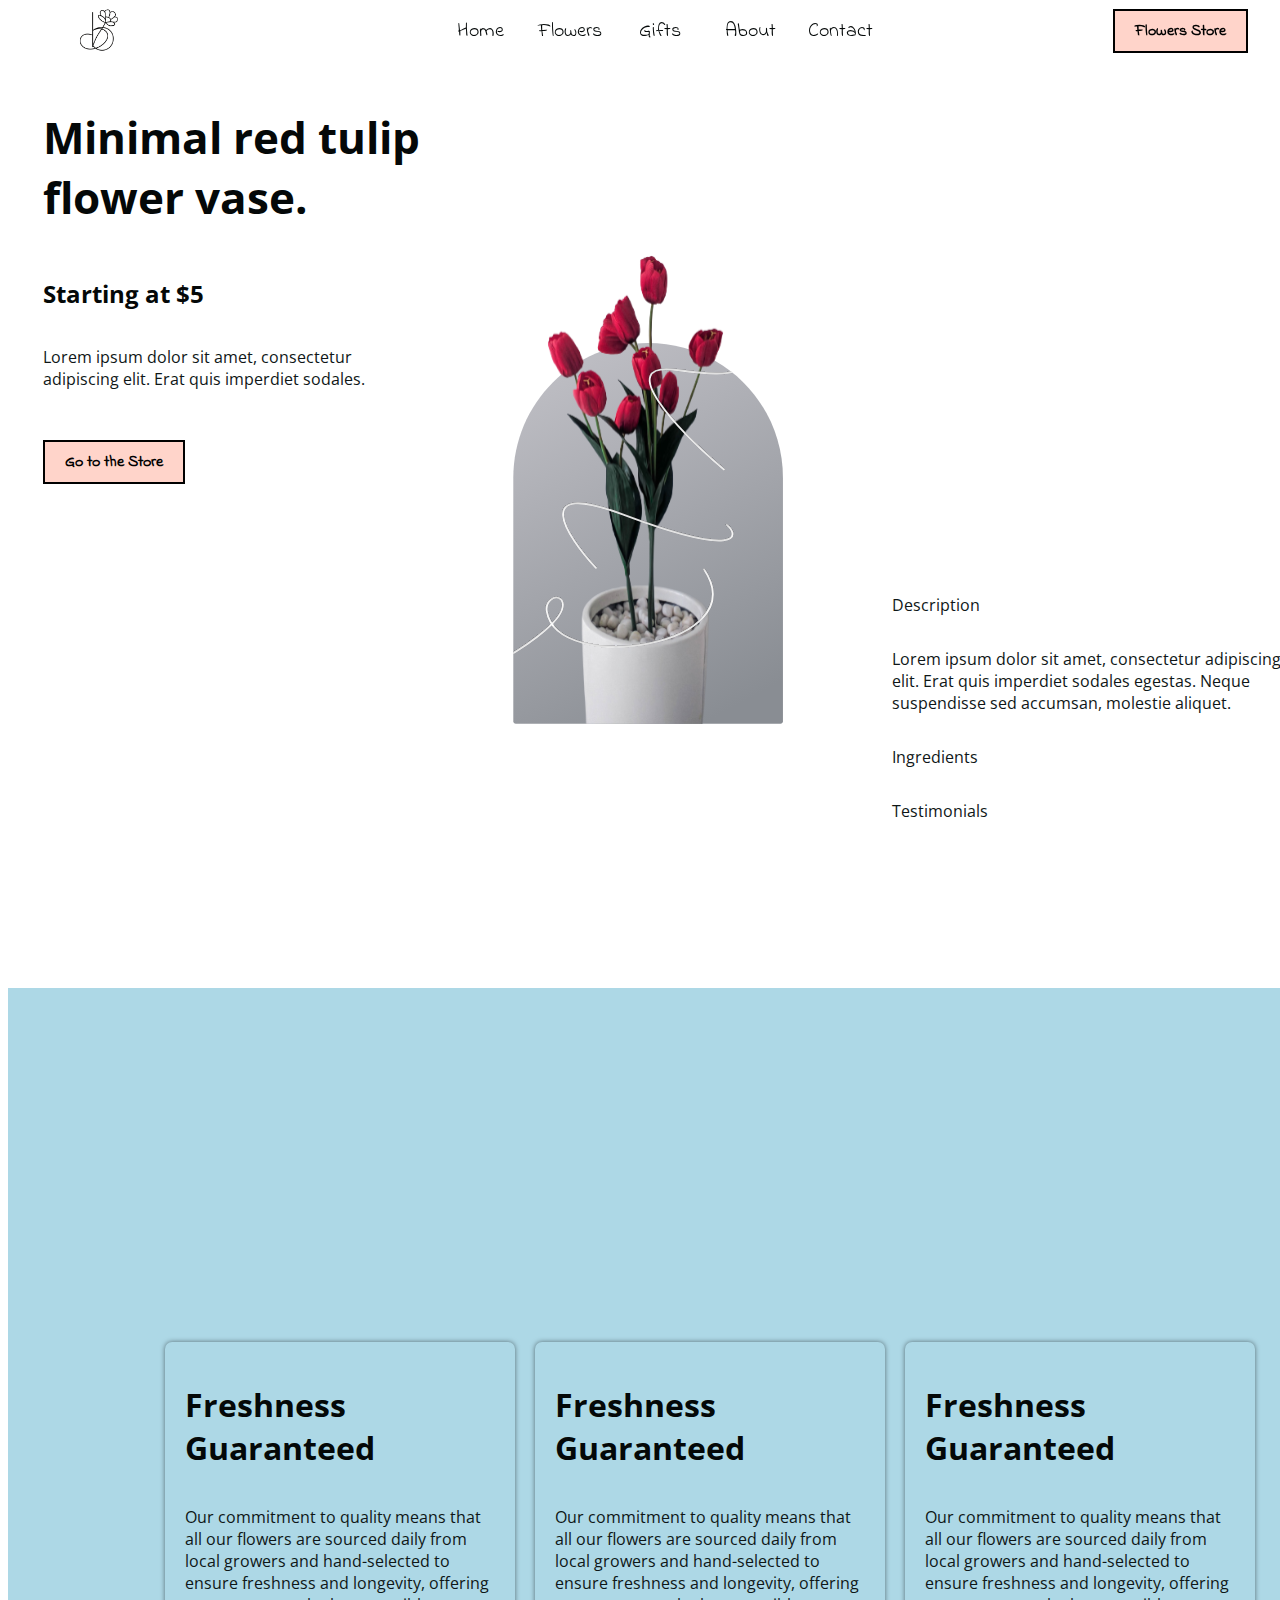
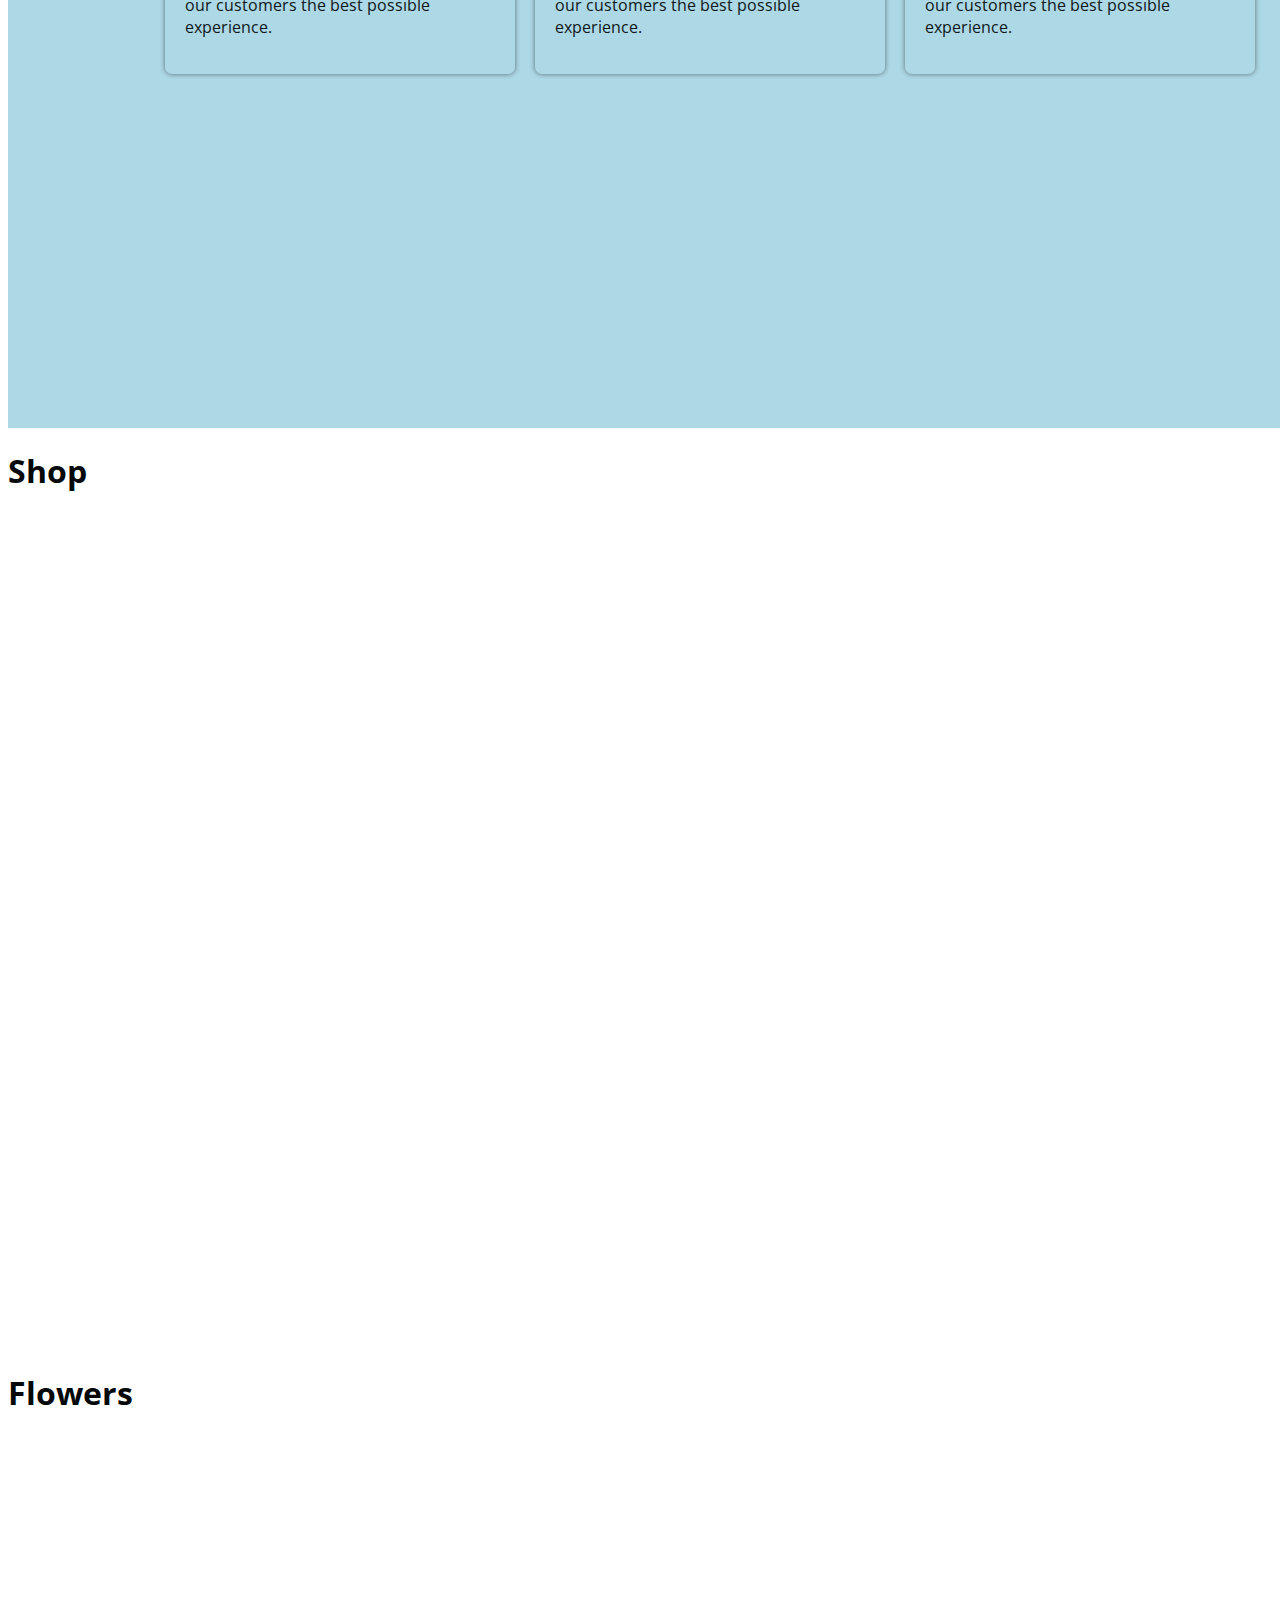
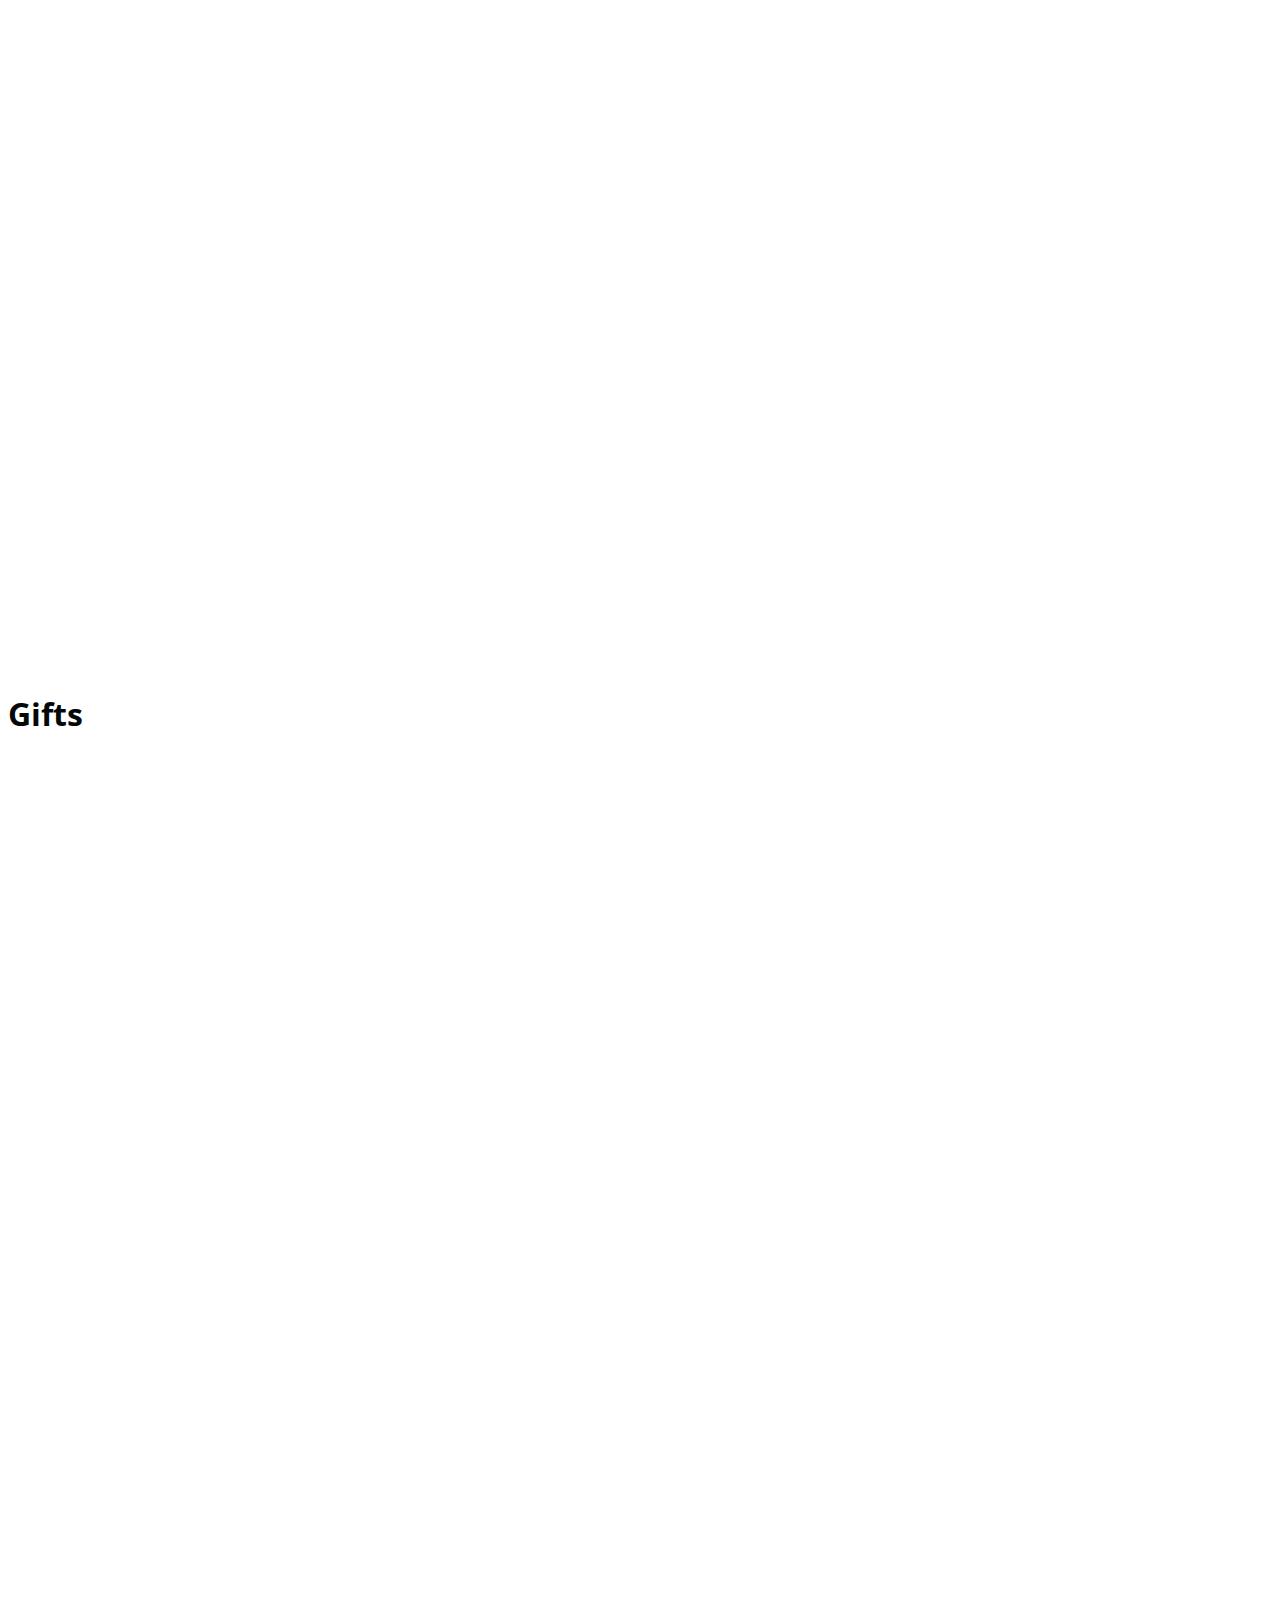
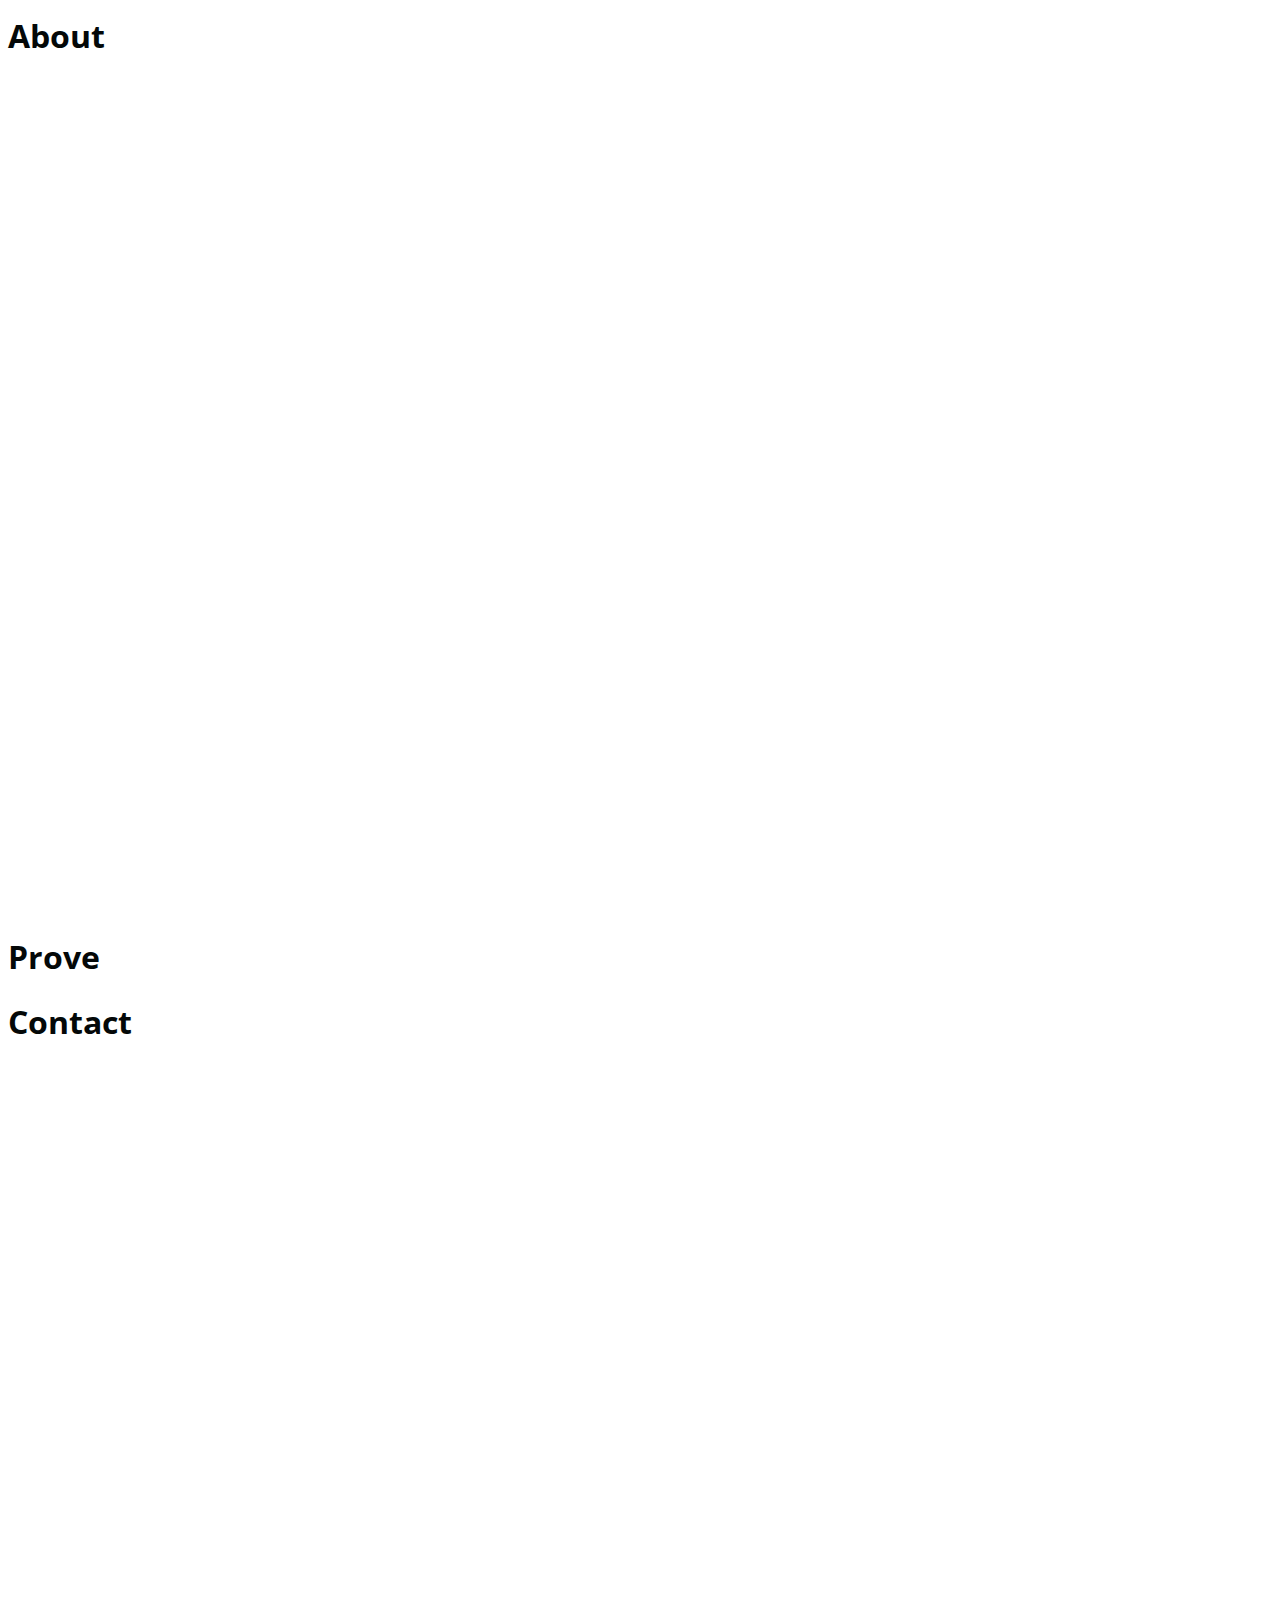
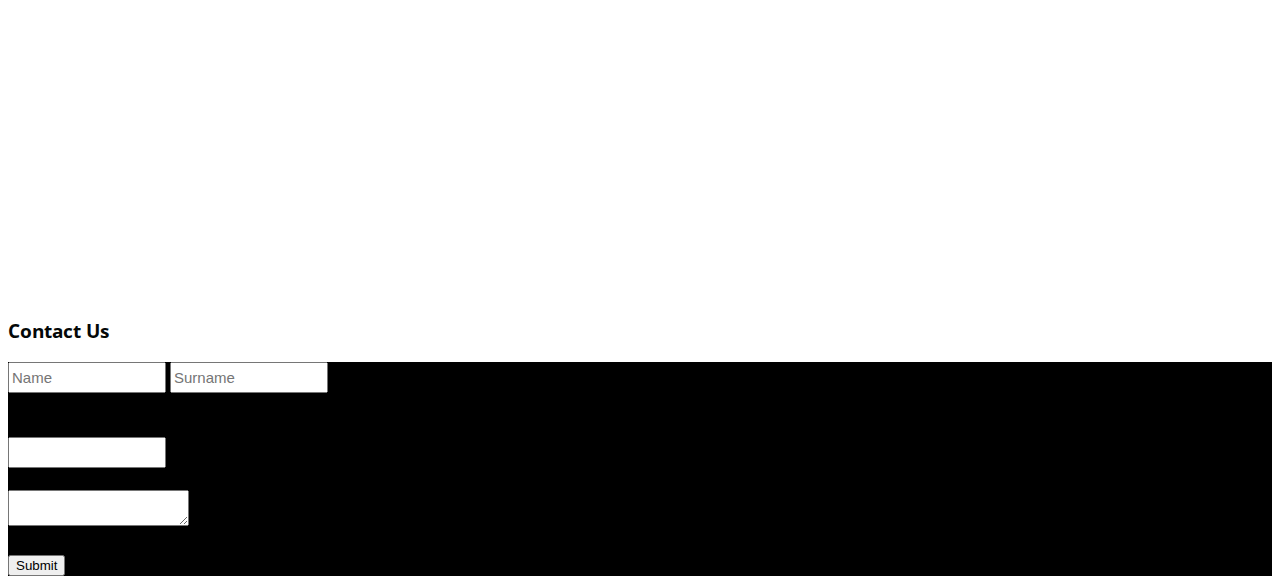
==== commit 7a84ad3e: "commit" ====
--- a/index.html
+++ b/index.html
@@ -11,6 +11,74 @@
 <link rel="preconnect" href="https://fonts.googleapis.com">
 <link rel="preconnect" href="https://fonts.gstatic.com" crossorigin>
 <link href="https://fonts.googleapis.com/css2?family=Indie+Flower&display=swap" rel="stylesheet">
+
+
+
+
+
+
+
+<style>
+
+  .my-card {
+    display: flex;
+    flex-direction: column;
+
+    box-shadow: 0px 0px 5px rgba(0, 0, 0, 0.5);
+    padding: 20px;
+    border-radius: 7px;
+  }
+
+
+  .we-are-different-section {
+    padding: 70px;
+    display: flex;
+    justify-content: center;
+    align-items: center;
+  }
+
+
+  .cards-grid {
+    display: grid;
+    grid-template-columns: 350px 350px 350px;
+    column-gap: 20px;
+    row-gap: 40px;
+    justify-content: center;
+    justify-items: center; /* Center items horizontally */
+  }
+
+
+
+/* Media query for mobile devices */
+@media (max-width: 767px) {
+    /* CSS rules for mobile screens */
+    .cards-grid {
+        grid-template-columns: 1fr; /* One column for mobile */
+    }
+}
+
+/* Media query for tablets and larger phones */
+@media (min-width: 768px) and (max-width: 1023px) {
+    /* CSS rules for tablets and larger phones */
+    .cards-grid {
+        grid-template-columns: 1fr 1fr; /* Two columns for tablets */
+    }
+}
+
+/* Media query for small desktops and larger devices */
+@media (min-width: 1024px) {
+    /* CSS rules for small desktops and larger devices */
+    .cards-grid {
+        grid-template-columns: 350px 350px 350px; /* Default three columns */
+    }
+}
+
+
+</style>
+
+
+
+
  <title>Document</title>
 </head>
 <body>
@@ -104,8 +172,6 @@
     <button class="add-to-cart-btn">
       Add to Cart
     </button>
-  
-
 
   -->
   </section>
@@ -113,6 +179,37 @@
 
   <!--Home Section-->
 
+
+
+  <section class="we-are-different-section">
+
+
+    <div class="cards-grid">
+      
+    <div class="my-card" >
+      <h1>Freshness Guaranteed</h1>
+      <p>Our commitment to quality means that all our flowers are sourced daily from local growers and hand-selected to ensure freshness and longevity, offering our customers the best possible experience.</p>
+    </div>
+
+
+    
+    <div class="my-card" >
+      <h1>Freshness Guaranteed</h1>
+      <p>Our commitment to quality means that all our flowers are sourced daily from local growers and hand-selected to ensure freshness and longevity, offering our customers the best possible experience.</p>
+    </div>
+
+
+        
+    <div class="my-card" >
+      <h1>Freshness Guaranteed</h1>
+      <p>Our commitment to quality means that all our flowers are sourced daily from local growers and hand-selected to ensure freshness and longevity, offering our customers the best possible experience.</p>
+    </div>
+    </div>
+
+
+
+
+  </section>
 
 
 
--- a/assets/css/index.css
+++ b/assets/css/index.css
@@ -234,4 +234,12 @@
   font-size: 15px;
 }
 
-/*End Home Section Styling*/+/*End Home Section Styling*/
+
+
+
+.we-are-different-section {
+  width: 100%;
+  height: 100vh;
+  background-color: lightblue;
+}